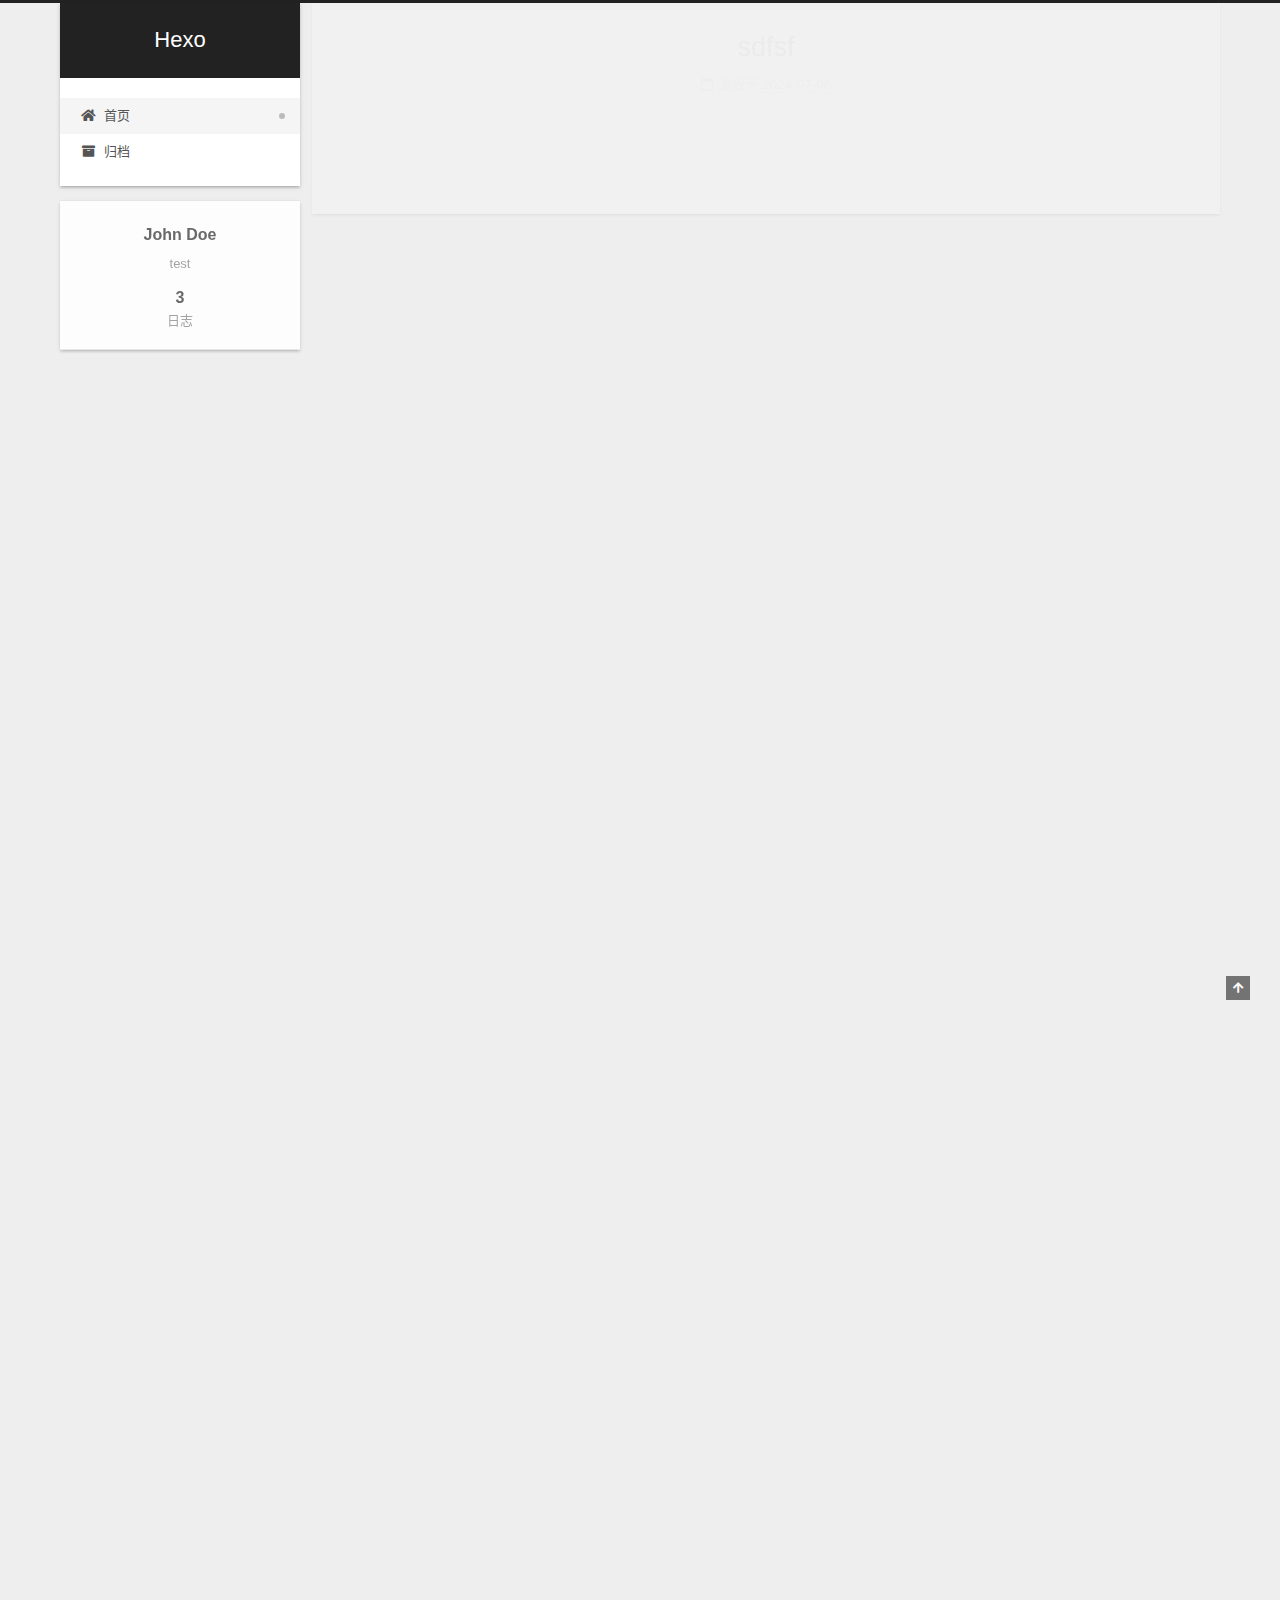
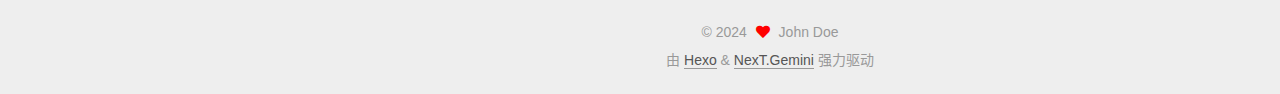
==== index.html @ 25944e7b "Site updated: 2024-07-06 02:31:34" ====
<!DOCTYPE html>
<html lang="zh-CN">
<head>
  <meta charset="UTF-8">
<meta name="viewport" content="width=device-width, initial-scale=1, maximum-scale=2">
<meta name="theme-color" content="#222">
<meta name="generator" content="Hexo 7.3.0">
  <link rel="apple-touch-icon" sizes="180x180" href="/images/apple-touch-icon-next.png">
  <link rel="icon" type="image/png" sizes="32x32" href="/images/favicon-32x32-next.png">
  <link rel="icon" type="image/png" sizes="16x16" href="/images/favicon-16x16-next.png">
  <link rel="mask-icon" href="/images/logo.svg" color="#222">

<link rel="stylesheet" href="/css/main.css">


<link rel="stylesheet" href="/lib/font-awesome/css/all.min.css">

<script id="hexo-configurations">
    var NexT = window.NexT || {};
    var CONFIG = {"hostname":"example.com","root":"/","scheme":"Gemini","version":"7.8.0","exturl":false,"sidebar":{"position":"left","display":"post","padding":18,"offset":12,"onmobile":false},"copycode":{"enable":false,"show_result":false,"style":null},"back2top":{"enable":true,"sidebar":false,"scrollpercent":false},"bookmark":{"enable":false,"color":"#222","save":"auto"},"fancybox":false,"mediumzoom":false,"lazyload":false,"pangu":false,"comments":{"style":"tabs","active":null,"storage":true,"lazyload":false,"nav":null},"algolia":{"hits":{"per_page":10},"labels":{"input_placeholder":"Search for Posts","hits_empty":"We didn't find any results for the search: ${query}","hits_stats":"${hits} results found in ${time} ms"}},"localsearch":{"enable":false,"trigger":"auto","top_n_per_article":1,"unescape":false,"preload":false},"motion":{"enable":true,"async":false,"transition":{"post_block":"fadeIn","post_header":"slideDownIn","post_body":"slideDownIn","coll_header":"slideLeftIn","sidebar":"slideUpIn"}}};
  </script>

  <meta name="description" content="test">
<meta property="og:type" content="website">
<meta property="og:title" content="Hexo">
<meta property="og:url" content="http://example.com/index.html">
<meta property="og:site_name" content="Hexo">
<meta property="og:description" content="test">
<meta property="og:locale" content="zh_CN">
<meta property="article:author" content="John Doe">
<meta name="twitter:card" content="summary">

<link rel="canonical" href="http://example.com/">


<script id="page-configurations">
  // https://hexo.io/docs/variables.html
  CONFIG.page = {
    sidebar: "",
    isHome : true,
    isPost : false,
    lang   : 'zh-CN'
  };
</script>

  <title>Hexo</title>
  






  <noscript>
  <style>
  .use-motion .brand,
  .use-motion .menu-item,
  .sidebar-inner,
  .use-motion .post-block,
  .use-motion .pagination,
  .use-motion .comments,
  .use-motion .post-header,
  .use-motion .post-body,
  .use-motion .collection-header { opacity: initial; }

  .use-motion .site-title,
  .use-motion .site-subtitle {
    opacity: initial;
    top: initial;
  }

  .use-motion .logo-line-before i { left: initial; }
  .use-motion .logo-line-after i { right: initial; }
  </style>
</noscript>

</head>

<body itemscope itemtype="http://schema.org/WebPage">
  <div class="container use-motion">
    <div class="headband"></div>

    <header class="header" itemscope itemtype="http://schema.org/WPHeader">
      <div class="header-inner"><div class="site-brand-container">
  <div class="site-nav-toggle">
    <div class="toggle" aria-label="切换导航栏">
      <span class="toggle-line toggle-line-first"></span>
      <span class="toggle-line toggle-line-middle"></span>
      <span class="toggle-line toggle-line-last"></span>
    </div>
  </div>

  <div class="site-meta">

    <a href="/" class="brand" rel="start">
      <span class="logo-line-before"><i></i></span>
      <h1 class="site-title">Hexo</h1>
      <span class="logo-line-after"><i></i></span>
    </a>
  </div>

  <div class="site-nav-right">
    <div class="toggle popup-trigger">
    </div>
  </div>
</div>




<nav class="site-nav">
  <ul id="menu" class="main-menu menu">
        <li class="menu-item menu-item-home">

    <a href="/" rel="section"><i class="fa fa-home fa-fw"></i>首页</a>

  </li>
        <li class="menu-item menu-item-archives">

    <a href="/archives/" rel="section"><i class="fa fa-archive fa-fw"></i>归档</a>

  </li>
  </ul>
</nav>




</div>
    </header>

    
  <div class="back-to-top">
    <i class="fa fa-arrow-up"></i>
    <span>0%</span>
  </div>


    <main class="main">
      <div class="main-inner">
        <div class="content-wrap">
          

          <div class="content index posts-expand">
            
      
  
  
  <article itemscope itemtype="http://schema.org/Article" class="post-block" lang="zh-CN">
    <link itemprop="mainEntityOfPage" href="http://example.com/2024/07/06/sdfsf/">

    <span hidden itemprop="author" itemscope itemtype="http://schema.org/Person">
      <meta itemprop="image" content="/images/avatar.gif">
      <meta itemprop="name" content="John Doe">
      <meta itemprop="description" content="test">
    </span>

    <span hidden itemprop="publisher" itemscope itemtype="http://schema.org/Organization">
      <meta itemprop="name" content="Hexo">
    </span>
      <header class="post-header">
        <h2 class="post-title" itemprop="name headline">
          
            <a href="/2024/07/06/sdfsf/" class="post-title-link" itemprop="url">sdfsf</a>
        </h2>

        <div class="post-meta">
            <span class="post-meta-item">
              <span class="post-meta-item-icon">
                <i class="far fa-calendar"></i>
              </span>
              <span class="post-meta-item-text">发表于</span>

              <time title="创建时间：2024-07-06 00:46:09" itemprop="dateCreated datePublished" datetime="2024-07-06T00:46:09+08:00">2024-07-06</time>
            </span>

          

        </div>
      </header>

    
    
    
    <div class="post-body" itemprop="articleBody">

      
          
      
    </div>

    
    
    
      <footer class="post-footer">
        <div class="post-eof"></div>
      </footer>
  </article>
  
  
  

      
  
  
  <article itemscope itemtype="http://schema.org/Article" class="post-block" lang="zh-CN">
    <link itemprop="mainEntityOfPage" href="http://example.com/2024/07/06/sdf/">

    <span hidden itemprop="author" itemscope itemtype="http://schema.org/Person">
      <meta itemprop="image" content="/images/avatar.gif">
      <meta itemprop="name" content="John Doe">
      <meta itemprop="description" content="test">
    </span>

    <span hidden itemprop="publisher" itemscope itemtype="http://schema.org/Organization">
      <meta itemprop="name" content="Hexo">
    </span>
      <header class="post-header">
        <h2 class="post-title" itemprop="name headline">
          
            <a href="/2024/07/06/sdf/" class="post-title-link" itemprop="url">sdf</a>
        </h2>

        <div class="post-meta">
            <span class="post-meta-item">
              <span class="post-meta-item-icon">
                <i class="far fa-calendar"></i>
              </span>
              <span class="post-meta-item-text">发表于</span>

              <time title="创建时间：2024-07-06 00:42:40" itemprop="dateCreated datePublished" datetime="2024-07-06T00:42:40+08:00">2024-07-06</time>
            </span>

          

        </div>
      </header>

    
    
    
    <div class="post-body" itemprop="articleBody">

      
          
      
    </div>

    
    
    
      <footer class="post-footer">
        <div class="post-eof"></div>
      </footer>
  </article>
  
  
  

      
  
  
  <article itemscope itemtype="http://schema.org/Article" class="post-block" lang="zh-CN">
    <link itemprop="mainEntityOfPage" href="http://example.com/2024/07/05/hello-world/">

    <span hidden itemprop="author" itemscope itemtype="http://schema.org/Person">
      <meta itemprop="image" content="/images/avatar.gif">
      <meta itemprop="name" content="John Doe">
      <meta itemprop="description" content="test">
    </span>

    <span hidden itemprop="publisher" itemscope itemtype="http://schema.org/Organization">
      <meta itemprop="name" content="Hexo">
    </span>
      <header class="post-header">
        <h2 class="post-title" itemprop="name headline">
          
            <a href="/2024/07/05/hello-world/" class="post-title-link" itemprop="url">Hello World</a>
        </h2>

        <div class="post-meta">
            <span class="post-meta-item">
              <span class="post-meta-item-icon">
                <i class="far fa-calendar"></i>
              </span>
              <span class="post-meta-item-text">发表于</span>

              <time title="创建时间：2024-07-05 15:44:45" itemprop="dateCreated datePublished" datetime="2024-07-05T15:44:45+08:00">2024-07-05</time>
            </span>
              <span class="post-meta-item">
                <span class="post-meta-item-icon">
                  <i class="far fa-calendar-check"></i>
                </span>
                <span class="post-meta-item-text">更新于</span>
                <time title="修改时间：2024-07-06 02:31:21" itemprop="dateModified" datetime="2024-07-06T02:31:21+08:00">2024-07-06</time>
              </span>

          

        </div>
      </header>

    
    
    
    <div class="post-body" itemprop="articleBody">

      
          <p>Welcome to <a target="_blank" rel="noopener" href="https://hexo.io/">Hexo</a>! This is your very first post. Check <a target="_blank" rel="noopener" href="https://hexo.io/docs/">documentation</a> for more info. If you get any problems when using Hexo, you can find the answer in <a target="_blank" rel="noopener" href="https://hexo.io/docs/troubleshooting.html">troubleshooting</a> or you can ask me on <a target="_blank" rel="noopener" href="https://github.com/hexojs/hexo/issues">GitHub</a>.</p>
<h2 id="Quick-Start"><a href="#Quick-Start" class="headerlink" title="Quick Start"></a>Quick Start</h2><h3 id="Create-a-new-post"><a href="#Create-a-new-post" class="headerlink" title="Create a new post"></a>Create a new post</h3><figure class="highlight bash"><table><tr><td class="gutter"><pre><span class="line">1</span><br></pre></td><td class="code"><pre><span class="line">$ hexo new <span class="string">&quot;My New Post&quot;</span></span><br></pre></td></tr></table></figure>
<p>More info: <a target="_blank" rel="noopener" href="https://hexo.io/docs/writing.html">Writing</a></p>
<h3 id="Run-server"><a href="#Run-server" class="headerlink" title="Run server"></a>Run server</h3><figure class="highlight bash"><table><tr><td class="gutter"><pre><span class="line">1</span><br></pre></td><td class="code"><pre><span class="line">$ hexo server</span><br></pre></td></tr></table></figure>

<p>More info: <a target="_blank" rel="noopener" href="https://hexo.io/docs/server.html">Server</a></p>
<h3 id="Generate-static-files"><a href="#Generate-static-files" class="headerlink" title="Generate static files"></a>Generate static files</h3><figure class="highlight bash"><table><tr><td class="gutter"><pre><span class="line">1</span><br></pre></td><td class="code"><pre><span class="line">$ hexo generate</span><br></pre></td></tr></table></figure>

<p>More info: <a target="_blank" rel="noopener" href="https://hexo.io/docs/generating.html">Generating</a></p>
<h3 id="Deploy-to-remote-sites"><a href="#Deploy-to-remote-sites" class="headerlink" title="Deploy to remote sites"></a>Deploy to remote sites</h3><figure class="highlight bash"><table><tr><td class="gutter"><pre><span class="line">1</span><br></pre></td><td class="code"><pre><span class="line">$ hexo deploy</span><br></pre></td></tr></table></figure>

<p>More info: <a target="_blank" rel="noopener" href="https://hexo.io/docs/one-command-deployment.html">Deployment</a></p>
<p><img src="/.com//image-20240706001730725.png" alt="image-20240706001730725"></p>

      
    </div>

    
    
    
      <footer class="post-footer">
        <div class="post-eof"></div>
      </footer>
  </article>
  
  
  


  



          </div>
          

<script>
  window.addEventListener('tabs:register', () => {
    let { activeClass } = CONFIG.comments;
    if (CONFIG.comments.storage) {
      activeClass = localStorage.getItem('comments_active') || activeClass;
    }
    if (activeClass) {
      let activeTab = document.querySelector(`a[href="#comment-${activeClass}"]`);
      if (activeTab) {
        activeTab.click();
      }
    }
  });
  if (CONFIG.comments.storage) {
    window.addEventListener('tabs:click', event => {
      if (!event.target.matches('.tabs-comment .tab-content .tab-pane')) return;
      let commentClass = event.target.classList[1];
      localStorage.setItem('comments_active', commentClass);
    });
  }
</script>

        </div>
          
  
  <div class="toggle sidebar-toggle">
    <span class="toggle-line toggle-line-first"></span>
    <span class="toggle-line toggle-line-middle"></span>
    <span class="toggle-line toggle-line-last"></span>
  </div>

  <aside class="sidebar">
    <div class="sidebar-inner">

      <ul class="sidebar-nav motion-element">
        <li class="sidebar-nav-toc">
          文章目录
        </li>
        <li class="sidebar-nav-overview">
          站点概览
        </li>
      </ul>

      <!--noindex-->
      <div class="post-toc-wrap sidebar-panel">
      </div>
      <!--/noindex-->

      <div class="site-overview-wrap sidebar-panel">
        <div class="site-author motion-element" itemprop="author" itemscope itemtype="http://schema.org/Person">
  <p class="site-author-name" itemprop="name">John Doe</p>
  <div class="site-description" itemprop="description">test</div>
</div>
<div class="site-state-wrap motion-element">
  <nav class="site-state">
      <div class="site-state-item site-state-posts">
          <a href="/archives/">
        
          <span class="site-state-item-count">3</span>
          <span class="site-state-item-name">日志</span>
        </a>
      </div>
  </nav>
</div>



      </div>

    </div>
  </aside>
  <div id="sidebar-dimmer"></div>


      </div>
    </main>

    <footer class="footer">
      <div class="footer-inner">
        

        

<div class="copyright">
  
  &copy; 
  <span itemprop="copyrightYear">2024</span>
  <span class="with-love">
    <i class="fa fa-heart"></i>
  </span>
  <span class="author" itemprop="copyrightHolder">John Doe</span>
</div>
  <div class="powered-by">由 <a href="https://hexo.io/" class="theme-link" rel="noopener" target="_blank">Hexo</a> & <a href="https://theme-next.org/" class="theme-link" rel="noopener" target="_blank">NexT.Gemini</a> 强力驱动
  </div>

        








      </div>
    </footer>
  </div>

  
  <script src="/lib/anime.min.js"></script>
  <script src="/lib/velocity/velocity.min.js"></script>
  <script src="/lib/velocity/velocity.ui.min.js"></script>

<script src="/js/utils.js"></script>

<script src="/js/motion.js"></script>


<script src="/js/schemes/pisces.js"></script>


<script src="/js/next-boot.js"></script>




  















  

  

</body>
</html>
---- css/main.css ----
:root {
  --body-bg-color: #eee;
  --content-bg-color: #fff;
  --card-bg-color: #f5f5f5;
  --text-color: #555;
  --blockquote-color: #666;
  --link-color: #555;
  --link-hover-color: #222;
  --brand-color: #fff;
  --brand-hover-color: #fff;
  --table-row-odd-bg-color: #f9f9f9;
  --table-row-hover-bg-color: #f5f5f5;
  --menu-item-bg-color: #f5f5f5;
  --btn-default-bg: #fff;
  --btn-default-color: #555;
  --btn-default-border-color: #555;
  --btn-default-hover-bg: #222;
  --btn-default-hover-color: #fff;
  --btn-default-hover-border-color: #222;
}
html {
  line-height: 1.15; /* 1 */
  -webkit-text-size-adjust: 100%; /* 2 */
}
body {
  margin: 0;
}
main {
  display: block;
}
h1 {
  font-size: 2em;
  margin: 0.67em 0;
}
hr {
  box-sizing: content-box; /* 1 */
  height: 0; /* 1 */
  overflow: visible; /* 2 */
}
pre {
  font-family: monospace, monospace; /* 1 */
  font-size: 1em; /* 2 */
}
a {
  background: transparent;
}
abbr[title] {
  border-bottom: none; /* 1 */
  text-decoration: underline; /* 2 */
  text-decoration: underline dotted; /* 2 */
}
b,
strong {
  font-weight: bolder;
}
code,
kbd,
samp {
  font-family: monospace, monospace; /* 1 */
  font-size: 1em; /* 2 */
}
small {
  font-size: 80%;
}
sub,
sup {
  font-size: 75%;
  line-height: 0;
  position: relative;
  vertical-align: baseline;
}
sub {
  bottom: -0.25em;
}
sup {
  top: -0.5em;
}
img {
  border-style: none;
}
button,
input,
optgroup,
select,
textarea {
  font-family: inherit; /* 1 */
  font-size: 100%; /* 1 */
  line-height: 1.15; /* 1 */
  margin: 0; /* 2 */
}
button,
input {
/* 1 */
  overflow: visible;
}
button,
select {
/* 1 */
  text-transform: none;
}
button,
[type='button'],
[type='reset'],
[type='submit'] {
  -webkit-appearance: button;
}
button::-moz-focus-inner,
[type='button']::-moz-focus-inner,
[type='reset']::-moz-focus-inner,
[type='submit']::-moz-focus-inner {
  border-style: none;
  padding: 0;
}
button:-moz-focusring,
[type='button']:-moz-focusring,
[type='reset']:-moz-focusring,
[type='submit']:-moz-focusring {
  outline: 1px dotted ButtonText;
}
fieldset {
  padding: 0.35em 0.75em 0.625em;
}
legend {
  box-sizing: border-box; /* 1 */
  color: inherit; /* 2 */
  display: table; /* 1 */
  max-width: 100%; /* 1 */
  padding: 0; /* 3 */
  white-space: normal; /* 1 */
}
progress {
  vertical-align: baseline;
}
textarea {
  overflow: auto;
}
[type='checkbox'],
[type='radio'] {
  box-sizing: border-box; /* 1 */
  padding: 0; /* 2 */
}
[type='number']::-webkit-inner-spin-button,
[type='number']::-webkit-outer-spin-button {
  height: auto;
}
[type='search'] {
  outline-offset: -2px; /* 2 */
  -webkit-appearance: textfield; /* 1 */
}
[type='search']::-webkit-search-decoration {
  -webkit-appearance: none;
}
::-webkit-file-upload-button {
  font: inherit; /* 2 */
  -webkit-appearance: button; /* 1 */
}
details {
  display: block;
}
summary {
  display: list-item;
}
template {
  display: none;
}
[hidden] {
  display: none;
}
::selection {
  background: #262a30;
  color: #eee;
}
html,
body {
  height: 100%;
}
body {
  background: var(--body-bg-color);
  color: var(--text-color);
  font-family: 'Lato', "PingFang SC", "Microsoft YaHei", sans-serif;
  font-size: 1em;
  line-height: 2;
}
@media (max-width: 991px) {
  body {
    padding-left: 0 !important;
    padding-right: 0 !important;
  }
}
h1,
h2,
h3,
h4,
h5,
h6 {
  font-family: 'Lato', "PingFang SC", "Microsoft YaHei", sans-serif;
  font-weight: bold;
  line-height: 1.5;
  margin: 20px 0 15px;
}
h1 {
  font-size: 1.5em;
}
h2 {
  font-size: 1.375em;
}
h3 {
  font-size: 1.25em;
}
h4 {
  font-size: 1.125em;
}
h5 {
  font-size: 1em;
}
h6 {
  font-size: 0.875em;
}
p {
  margin: 0 0 20px 0;
}
a,
span.exturl {
  border-bottom: 1px solid #999;
  color: var(--link-color);
  outline: 0;
  text-decoration: none;
  overflow-wrap: break-word;
  word-wrap: break-word;
  cursor: pointer;
}
a:hover,
span.exturl:hover {
  border-bottom-color: var(--link-hover-color);
  color: var(--link-hover-color);
}
iframe,
img,
video {
  display: block;
  margin-left: auto;
  margin-right: auto;
  max-width: 100%;
}
hr {
  background-image: repeating-linear-gradient(-45deg, #ddd, #ddd 4px, transparent 4px, transparent 8px);
  border: 0;
  height: 3px;
  margin: 40px 0;
}
blockquote {
  border-left: 4px solid #ddd;
  color: var(--blockquote-color);
  margin: 0;
  padding: 0 15px;
}
blockquote cite::before {
  content: '-';
  padding: 0 5px;
}
dt {
  font-weight: bold;
}
dd {
  margin: 0;
  padding: 0;
}
kbd {
  background-color: #f5f5f5;
  background-image: linear-gradient(#eee, #fff, #eee);
  border: 1px solid #ccc;
  border-radius: 0.2em;
  box-shadow: 0.1em 0.1em 0.2em rgba(0,0,0,0.1);
  color: #555;
  font-family: inherit;
  padding: 0.1em 0.3em;
  white-space: nowrap;
}
.table-container {
  overflow: auto;
}
table {
  border-collapse: collapse;
  border-spacing: 0;
  font-size: 0.875em;
  margin: 0 0 20px 0;
  width: 100%;
}
tbody tr:nth-of-type(odd) {
  background: var(--table-row-odd-bg-color);
}
tbody tr:hover {
  background: var(--table-row-hover-bg-color);
}
caption,
th,
td {
  font-weight: normal;
  padding: 8px;
  vertical-align: middle;
}
th,
td {
  border: 1px solid #ddd;
  border-bottom: 3px solid #ddd;
}
th {
  font-weight: 700;
  padding-bottom: 10px;
}
td {
  border-bottom-width: 1px;
}
.btn {
  background: var(--btn-default-bg);
  border: 2px solid var(--btn-default-border-color);
  border-radius: 2px;
  color: var(--btn-default-color);
  display: inline-block;
  font-size: 0.875em;
  line-height: 2;
  padding: 0 20px;
  text-decoration: none;
  transition-property: background-color;
  transition-delay: 0s;
  transition-duration: 0.2s;
  transition-timing-function: ease-in-out;
}
.btn:hover {
  background: var(--btn-default-hover-bg);
  border-color: var(--btn-default-hover-border-color);
  color: var(--btn-default-hover-color);
}
.btn + .btn {
  margin: 0 0 8px 8px;
}
.btn .fa-fw {
  text-align: left;
  width: 1.285714285714286em;
}
.toggle {
  line-height: 0;
}
.toggle .toggle-line {
  background: #fff;
  display: inline-block;
  height: 2px;
  left: 0;
  position: relative;
  top: 0;
  transition: all 0.4s;
  vertical-align: top;
  width: 100%;
}
.toggle .toggle-line:not(:first-child) {
  margin-top: 3px;
}
.toggle.toggle-arrow .toggle-line-first {
  left: 50%;
  top: 2px;
  transform: rotate(45deg);
  width: 50%;
}
.toggle.toggle-arrow .toggle-line-middle {
  left: 2px;
  width: 90%;
}
.toggle.toggle-arrow .toggle-line-last {
  left: 50%;
  top: -2px;
  transform: rotate(-45deg);
  width: 50%;
}
.toggle.toggle-close .toggle-line-first {
  transform: rotate(-45deg);
  top: 5px;
}
.toggle.toggle-close .toggle-line-middle {
  opacity: 0;
}
.toggle.toggle-close .toggle-line-last {
  transform: rotate(45deg);
  top: -5px;
}
.highlight,
pre {
  background: #f7f7f7;
  color: #4d4d4c;
  line-height: 1.6;
  margin: 0 auto 20px;
}
pre,
code {
  font-family: consolas, Menlo, monospace, "PingFang SC", "Microsoft YaHei";
}
code {
  background: #eee;
  border-radius: 3px;
  color: #555;
  padding: 2px 4px;
  overflow-wrap: break-word;
  word-wrap: break-word;
}
.highlight *::selection {
  background: #d6d6d6;
}
.highlight pre {
  border: 0;
  margin: 0;
  padding: 10px 0;
}
.highlight table {
  border: 0;
  margin: 0;
  width: auto;
}
.highlight td {
  border: 0;
  padding: 0;
}
.highlight figcaption {
  background: #eff2f3;
  color: #4d4d4c;
  display: flex;
  font-size: 0.875em;
  justify-content: space-between;
  line-height: 1.2;
  padding: 0.5em;
}
.highlight figcaption a {
  color: #4d4d4c;
}
.highlight figcaption a:hover {
  border-bottom-color: #4d4d4c;
}
.highlight .gutter {
  -moz-user-select: none;
  -ms-user-select: none;
  -webkit-user-select: none;
  user-select: none;
}
.highlight .gutter pre {
  background: #eff2f3;
  color: #869194;
  padding-left: 10px;
  padding-right: 10px;
  text-align: right;
}
.highlight .code pre {
  background: #f7f7f7;
  padding-left: 10px;
  width: 100%;
}
.gist table {
  width: auto;
}
.gist table td {
  border: 0;
}
pre {
  overflow: auto;
  padding: 10px;
}
pre code {
  background: none;
  color: #4d4d4c;
  font-size: 0.875em;
  padding: 0;
  text-shadow: none;
}
pre .deletion {
  background: #fdd;
}
pre .addition {
  background: #dfd;
}
pre .meta {
  color: #eab700;
  -moz-user-select: none;
  -ms-user-select: none;
  -webkit-user-select: none;
  user-select: none;
}
pre .comment {
  color: #8e908c;
}
pre .variable,
pre .attribute,
pre .tag,
pre .name,
pre .regexp,
pre .ruby .constant,
pre .xml .tag .title,
pre .xml .pi,
pre .xml .doctype,
pre .html .doctype,
pre .css .id,
pre .css .class,
pre .css .pseudo {
  color: #c82829;
}
pre .number,
pre .preprocessor,
pre .built_in,
pre .builtin-name,
pre .literal,
pre .params,
pre .constant,
pre .command {
  color: #f5871f;
}
pre .ruby .class .title,
pre .css .rules .attribute,
pre .string,
pre .symbol,
pre .value,
pre .inheritance,
pre .header,
pre .ruby .symbol,
pre .xml .cdata,
pre .special,
pre .formula {
  color: #718c00;
}
pre .title,
pre .css .hexcolor {
  color: #3e999f;
}
pre .function,
pre .python .decorator,
pre .python .title,
pre .ruby .function .title,
pre .ruby .title .keyword,
pre .perl .sub,
pre .javascript .title,
pre .coffeescript .title {
  color: #4271ae;
}
pre .keyword,
pre .javascript .function {
  color: #8959a8;
}
.blockquote-center {
  border-left: none;
  margin: 40px 0;
  padding: 0;
  position: relative;
  text-align: center;
}
.blockquote-center .fa {
  display: block;
  opacity: 0.6;
  position: absolute;
  width: 100%;
}
.blockquote-center .fa-quote-left {
  border-top: 1px solid #ccc;
  text-align: left;
  top: -20px;
}
.blockquote-center .fa-quote-right {
  border-bottom: 1px solid #ccc;
  text-align: right;
  bottom: -20px;
}
.blockquote-center p,
.blockquote-center div {
  text-align: center;
}
.post-body .group-picture img {
  margin: 0 auto;
  padding: 0 3px;
}
.group-picture-row {
  margin-bottom: 6px;
  overflow: hidden;
}
.group-picture-column {
  float: left;
  margin-bottom: 10px;
}
.post-body .label {
  color: #555;
  display: inline;
  padding: 0 2px;
}
.post-body .label.default {
  background: #f0f0f0;
}
.post-body .label.primary {
  background: #efe6f7;
}
.post-body .label.info {
  background: #e5f2f8;
}
.post-body .label.success {
  background: #e7f4e9;
}
.post-body .label.warning {
  background: #fcf6e1;
}
.post-body .label.danger {
  background: #fae8eb;
}
.post-body .tabs {
  margin-bottom: 20px;
}
.post-body .tabs,
.tabs-comment {
  display: block;
  padding-top: 10px;
  position: relative;
}
.post-body .tabs ul.nav-tabs,
.tabs-comment ul.nav-tabs {
  display: flex;
  flex-wrap: wrap;
  margin: 0;
  margin-bottom: -1px;
  padding: 0;
}
@media (max-width: 413px) {
  .post-body .tabs ul.nav-tabs,
  .tabs-comment ul.nav-tabs {
    display: block;
    margin-bottom: 5px;
  }
}
.post-body .tabs ul.nav-tabs li.tab,
.tabs-comment ul.nav-tabs li.tab {
  border-bottom: 1px solid #ddd;
  border-left: 1px solid transparent;
  border-right: 1px solid transparent;
  border-top: 3px solid transparent;
  flex-grow: 1;
  list-style-type: none;
  border-radius: 0 0 0 0;
}
@media (max-width: 413px) {
  .post-body .tabs ul.nav-tabs li.tab,
  .tabs-comment ul.nav-tabs li.tab {
    border-bottom: 1px solid transparent;
    border-left: 3px solid transparent;
    border-right: 1px solid transparent;
    border-top: 1px solid transparent;
  }
}
@media (max-width: 413px) {
  .post-body .tabs ul.nav-tabs li.tab,
  .tabs-comment ul.nav-tabs li.tab {
    border-radius: 0;
  }
}
.post-body .tabs ul.nav-tabs li.tab a,
.tabs-comment ul.nav-tabs li.tab a {
  border-bottom: initial;
  display: block;
  line-height: 1.8;
  outline: 0;
  padding: 0.25em 0.75em;
  text-align: center;
  transition-delay: 0s;
  transition-duration: 0.2s;
  transition-timing-function: ease-out;
}
.post-body .tabs ul.nav-tabs li.tab a i,
.tabs-comment ul.nav-tabs li.tab a i {
  width: 1.285714285714286em;
}
.post-body .tabs ul.nav-tabs li.tab.active,
.tabs-comment ul.nav-tabs li.tab.active {
  border-bottom: 1px solid transparent;
  border-left: 1px solid #ddd;
  border-right: 1px solid #ddd;
  border-top: 3px solid #fc6423;
}
@media (max-width: 413px) {
  .post-body .tabs ul.nav-tabs li.tab.active,
  .tabs-comment ul.nav-tabs li.tab.active {
    border-bottom: 1px solid #ddd;
    border-left: 3px solid #fc6423;
    border-right: 1px solid #ddd;
    border-top: 1px solid #ddd;
  }
}
.post-body .tabs ul.nav-tabs li.tab.active a,
.tabs-comment ul.nav-tabs li.tab.active a {
  color: var(--link-color);
  cursor: default;
}
.post-body .tabs .tab-content .tab-pane,
.tabs-comment .tab-content .tab-pane {
  border: 1px solid #ddd;
  border-top: 0;
  padding: 20px 20px 0 20px;
  border-radius: 0;
}
.post-body .tabs .tab-content .tab-pane:not(.active),
.tabs-comment .tab-content .tab-pane:not(.active) {
  display: none;
}
.post-body .tabs .tab-content .tab-pane.active,
.tabs-comment .tab-content .tab-pane.active {
  display: block;
}
.post-body .tabs .tab-content .tab-pane.active:nth-of-type(1),
.tabs-comment .tab-content .tab-pane.active:nth-of-type(1) {
  border-radius: 0 0 0 0;
}
@media (max-width: 413px) {
  .post-body .tabs .tab-content .tab-pane.active:nth-of-type(1),
  .tabs-comment .tab-content .tab-pane.active:nth-of-type(1) {
    border-radius: 0;
  }
}
.post-body .note {
  border-radius: 3px;
  margin-bottom: 20px;
  padding: 1em;
  position: relative;
  border: 1px solid #eee;
  border-left-width: 5px;
}
.post-body .note h2,
.post-body .note h3,
.post-body .note h4,
.post-body .note h5,
.post-body .note h6 {
  margin-top: 0;
  border-bottom: initial;
  margin-bottom: 0;
  padding-top: 0;
}
.post-body .note p:first-child,
.post-body .note ul:first-child,
.post-body .note ol:first-child,
.post-body .note table:first-child,
.post-body .note pre:first-child,
.post-body .note blockquote:first-child,
.post-body .note img:first-child {
  margin-top: 0;
}
.post-body .note p:last-child,
.post-body .note ul:last-child,
.post-body .note ol:last-child,
.post-body .note table:last-child,
.post-body .note pre:last-child,
.post-body .note blockquote:last-child,
.post-body .note img:last-child {
  margin-bottom: 0;
}
.post-body .note.default {
  border-left-color: #777;
}
.post-body .note.default h2,
.post-body .note.default h3,
.post-body .note.default h4,
.post-body .note.default h5,
.post-body .note.default h6 {
  color: #777;
}
.post-body .note.primary {
  border-left-color: #6f42c1;
}
.post-body .note.primary h2,
.post-body .note.primary h3,
.post-body .note.primary h4,
.post-body .note.primary h5,
.post-body .note.primary h6 {
  color: #6f42c1;
}
.post-body .note.info {
  border-left-color: #428bca;
}
.post-body .note.info h2,
.post-body .note.info h3,
.post-body .note.info h4,
.post-body .note.info h5,
.post-body .note.info h6 {
  color: #428bca;
}
.post-body .note.success {
  border-left-color: #5cb85c;
}
.post-body .note.success h2,
.post-body .note.success h3,
.post-body .note.success h4,
.post-body .note.success h5,
.post-body .note.success h6 {
  color: #5cb85c;
}
.post-body .note.warning {
  border-left-color: #f0ad4e;
}
.post-body .note.warning h2,
.post-body .note.warning h3,
.post-body .note.warning h4,
.post-body .note.warning h5,
.post-body .note.warning h6 {
  color: #f0ad4e;
}
.post-body .note.danger {
  border-left-color: #d9534f;
}
.post-body .note.danger h2,
.post-body .note.danger h3,
.post-body .note.danger h4,
.post-body .note.danger h5,
.post-body .note.danger h6 {
  color: #d9534f;
}
.pagination .prev,
.pagination .next,
.pagination .page-number,
.pagination .space {
  display: inline-block;
  margin: 0 10px;
  padding: 0 11px;
  position: relative;
  top: -1px;
}
@media (max-width: 767px) {
  .pagination .prev,
  .pagination .next,
  .pagination .page-number,
  .pagination .space {
    margin: 0 5px;
  }
}
.pagination {
  border-top: 1px solid #eee;
  margin: 120px 0 0;
  text-align: center;
}
.pagination .prev,
.pagination .next,
.pagination .page-number {
  border-bottom: 0;
  border-top: 1px solid #eee;
  transition-property: border-color;
  transition-delay: 0s;
  transition-duration: 0.2s;
  transition-timing-function: ease-in-out;
}
.pagination .prev:hover,
.pagination .next:hover,
.pagination .page-number:hover {
  border-top-color: #222;
}
.pagination .space {
  margin: 0;
  padding: 0;
}
.pagination .prev {
  margin-left: 0;
}
.pagination .next {
  margin-right: 0;
}
.pagination .page-number.current {
  background: #ccc;
  border-top-color: #ccc;
  color: #fff;
}
@media (max-width: 767px) {
  .pagination {
    border-top: none;
  }
  .pagination .prev,
  .pagination .next,
  .pagination .page-number {
    border-bottom: 1px solid #eee;
    border-top: 0;
    margin-bottom: 10px;
    padding: 0 10px;
  }
  .pagination .prev:hover,
  .pagination .next:hover,
  .pagination .page-number:hover {
    border-bottom-color: #222;
  }
}
.comments {
  margin-top: 60px;
  overflow: hidden;
}
.comment-button-group {
  display: flex;
  flex-wrap: wrap-reverse;
  justify-content: center;
  margin: 1em 0;
}
.comment-button-group .comment-button {
  margin: 0.1em 0.2em;
}
.comment-button-group .comment-button.active {
  background: var(--btn-default-hover-bg);
  border-color: var(--btn-default-hover-border-color);
  color: var(--btn-default-hover-color);
}
.comment-position {
  display: none;
}
.comment-position.active {
  display: block;
}
.tabs-comment {
  background: var(--content-bg-color);
  margin-top: 4em;
  padding-top: 0;
}
.tabs-comment .comments {
  border: 0;
  box-shadow: none;
  margin-top: 0;
  padding-top: 0;
}
.container {
  min-height: 100%;
  position: relative;
}
.main-inner {
  margin: 0 auto;
  width: calc(100% - 20px);
}
@media (min-width: 1200px) {
  .main-inner {
    width: 1160px;
  }
}
@media (min-width: 1600px) {
  .main-inner {
    width: 73%;
  }
}
@media (max-width: 767px) {
  .content-wrap {
    padding: 0 20px;
  }
}
.header {
  background: transparent;
}
.header-inner {
  margin: 0 auto;
  width: calc(100% - 20px);
}
@media (min-width: 1200px) {
  .header-inner {
    width: 1160px;
  }
}
@media (min-width: 1600px) {
  .header-inner {
    width: 73%;
  }
}
.site-brand-container {
  display: flex;
  flex-shrink: 0;
  padding: 0 10px;
}
.headband {
  background: #222;
  height: 3px;
}
.site-meta {
  flex-grow: 1;
  text-align: center;
}
@media (max-width: 767px) {
  .site-meta {
    text-align: center;
  }
}
.brand {
  border-bottom: none;
  color: var(--brand-color);
  display: inline-block;
  line-height: 1.375em;
  padding: 0 40px;
  position: relative;
}
.brand:hover {
  color: var(--brand-hover-color);
}
.site-title {
  font-family: 'Lato', "PingFang SC", "Microsoft YaHei", sans-serif;
  font-size: 1.375em;
  font-weight: normal;
  margin: 0;
}
.site-subtitle {
  color: #ddd;
  font-size: 0.8125em;
  margin: 10px 0;
}
.use-motion .brand {
  opacity: 0;
}
.use-motion .site-title,
.use-motion .site-subtitle,
.use-motion .custom-logo-image {
  opacity: 0;
  position: relative;
  top: -10px;
}
.site-nav-toggle,
.site-nav-right {
  display: none;
}
@media (max-width: 767px) {
  .site-nav-toggle,
  .site-nav-right {
    display: flex;
    flex-direction: column;
    justify-content: center;
  }
}
.site-nav-toggle .toggle,
.site-nav-right .toggle {
  color: var(--text-color);
  padding: 10px;
  width: 22px;
}
.site-nav-toggle .toggle .toggle-line,
.site-nav-right .toggle .toggle-line {
  background: var(--text-color);
  border-radius: 1px;
}
.site-nav {
  display: block;
}
@media (max-width: 767px) {
  .site-nav {
    clear: both;
    display: none;
  }
}
.site-nav.site-nav-on {
  display: block;
}
.menu {
  margin-top: 20px;
  padding-left: 0;
  text-align: center;
}
.menu-item {
  display: inline-block;
  list-style: none;
  margin: 0 10px;
}
@media (max-width: 767px) {
  .menu-item {
    display: block;
    margin-top: 10px;
  }
  .menu-item.menu-item-search {
    display: none;
  }
}
.menu-item a,
.menu-item span.exturl {
  border-bottom: 0;
  display: block;
  font-size: 0.8125em;
  transition-property: border-color;
  transition-delay: 0s;
  transition-duration: 0.2s;
  transition-timing-function: ease-in-out;
}
@media (hover: none) {
  .menu-item a:hover,
  .menu-item span.exturl:hover {
    border-bottom-color: transparent !important;
  }
}
.menu-item .fa,
.menu-item .fab,
.menu-item .far,
.menu-item .fas {
  margin-right: 8px;
}
.menu-item .badge {
  display: inline-block;
  font-weight: bold;
  line-height: 1;
  margin-left: 0.35em;
  margin-top: 0.35em;
  text-align: center;
  white-space: nowrap;
}
@media (max-width: 767px) {
  .menu-item .badge {
    float: right;
    margin-left: 0;
  }
}
.menu-item-active a,
.menu .menu-item a:hover,
.menu .menu-item span.exturl:hover {
  background: var(--menu-item-bg-color);
}
.use-motion .menu-item {
  opacity: 0;
}
.sidebar {
  background: #222;
  bottom: 0;
  box-shadow: inset 0 2px 6px #000;
  position: fixed;
  top: 0;
}
@media (max-width: 991px) {
  .sidebar {
    display: none;
  }
}
.sidebar-inner {
  color: #999;
  padding: 18px 10px;
  text-align: center;
}
.cc-license {
  margin-top: 10px;
  text-align: center;
}
.cc-license .cc-opacity {
  border-bottom: none;
  opacity: 0.7;
}
.cc-license .cc-opacity:hover {
  opacity: 0.9;
}
.cc-license img {
  display: inline-block;
}
.site-author-image {
  border: 1px solid #eee;
  display: block;
  margin: 0 auto;
  max-width: 120px;
  padding: 2px;
}
.site-author-name {
  color: var(--text-color);
  font-weight: 600;
  margin: 0;
  text-align: center;
}
.site-description {
  color: #999;
  font-size: 0.8125em;
  margin-top: 0;
  text-align: center;
}
.links-of-author {
  margin-top: 15px;
}
.links-of-author a,
.links-of-author span.exturl {
  border-bottom-color: #555;
  display: inline-block;
  font-size: 0.8125em;
  margin-bottom: 10px;
  margin-right: 10px;
  vertical-align: middle;
}
.links-of-author a::before,
.links-of-author span.exturl::before {
  background: #7e9dff;
  border-radius: 50%;
  content: ' ';
  display: inline-block;
  height: 4px;
  margin-right: 3px;
  vertical-align: middle;
  width: 4px;
}
.sidebar-button {
  margin-top: 15px;
}
.sidebar-button a {
  border: 1px solid #fc6423;
  border-radius: 4px;
  color: #fc6423;
  display: inline-block;
  padding: 0 15px;
}
.sidebar-button a .fa,
.sidebar-button a .fab,
.sidebar-button a .far,
.sidebar-button a .fas {
  margin-right: 5px;
}
.sidebar-button a:hover {
  background: #fc6423;
  border: 1px solid #fc6423;
  color: #fff;
}
.sidebar-button a:hover .fa,
.sidebar-button a:hover .fab,
.sidebar-button a:hover .far,
.sidebar-button a:hover .fas {
  color: #fff;
}
.links-of-blogroll {
  font-size: 0.8125em;
  margin-top: 10px;
}
.links-of-blogroll-title {
  font-size: 0.875em;
  font-weight: 600;
  margin-top: 0;
}
.links-of-blogroll-list {
  list-style: none;
  margin: 0;
  padding: 0;
}
#sidebar-dimmer {
  display: none;
}
@media (max-width: 767px) {
  #sidebar-dimmer {
    background: #000;
    display: block;
    height: 100%;
    left: 100%;
    opacity: 0;
    position: fixed;
    top: 0;
    width: 100%;
    z-index: 1100;
  }
  .sidebar-active + #sidebar-dimmer {
    opacity: 0.7;
    transform: translateX(-100%);
    transition: opacity 0.5s;
  }
}
.sidebar-nav {
  margin: 0;
  padding-bottom: 20px;
  padding-left: 0;
}
.sidebar-nav li {
  border-bottom: 1px solid transparent;
  color: var(--text-color);
  cursor: pointer;
  display: inline-block;
  font-size: 0.875em;
}
.sidebar-nav li.sidebar-nav-overview {
  margin-left: 10px;
}
.sidebar-nav li:hover {
  color: #fc6423;
}
.sidebar-nav .sidebar-nav-active {
  border-bottom-color: #fc6423;
  color: #fc6423;
}
.sidebar-nav .sidebar-nav-active:hover {
  color: #fc6423;
}
.sidebar-panel {
  display: none;
  overflow-x: hidden;
  overflow-y: auto;
}
.sidebar-panel-active {
  display: block;
}
.sidebar-toggle {
  background: #222;
  bottom: 45px;
  cursor: pointer;
  height: 14px;
  left: 30px;
  padding: 5px;
  position: fixed;
  width: 14px;
  z-index: 1300;
}
@media (max-width: 991px) {
  .sidebar-toggle {
    left: 20px;
    opacity: 0.8;
    display: none;
  }
}
.sidebar-toggle:hover .toggle-line {
  background: #fc6423;
}
.post-toc {
  font-size: 0.875em;
}
.post-toc ol {
  list-style: none;
  margin: 0;
  padding: 0 2px 5px 10px;
  text-align: left;
}
.post-toc ol > ol {
  padding-left: 0;
}
.post-toc ol a {
  transition-property: all;
  transition-delay: 0s;
  transition-duration: 0.2s;
  transition-timing-function: ease-in-out;
}
.post-toc .nav-item {
  line-height: 1.8;
  overflow: hidden;
  text-overflow: ellipsis;
  white-space: nowrap;
}
.post-toc .nav .nav-child {
  display: none;
}
.post-toc .nav .active > .nav-child {
  display: block;
}
.post-toc .nav .active-current > .nav-child {
  display: block;
}
.post-toc .nav .active-current > .nav-child > .nav-item {
  display: block;
}
.post-toc .nav .active > a {
  border-bottom-color: #fc6423;
  color: #fc6423;
}
.post-toc .nav .active-current > a {
  color: #fc6423;
}
.post-toc .nav .active-current > a:hover {
  color: #fc6423;
}
.site-state {
  display: flex;
  justify-content: center;
  line-height: 1.4;
  margin-top: 10px;
  overflow: hidden;
  text-align: center;
  white-space: nowrap;
}
.site-state-item {
  padding: 0 15px;
}
.site-state-item:not(:first-child) {
  border-left: 1px solid #eee;
}
.site-state-item a {
  border-bottom: none;
}
.site-state-item-count {
  display: block;
  font-size: 1em;
  font-weight: 600;
  text-align: center;
}
.site-state-item-name {
  color: #999;
  font-size: 0.8125em;
}
.footer {
  color: #999;
  font-size: 0.875em;
  padding: 20px 0;
}
.footer.footer-fixed {
  bottom: 0;
  left: 0;
  position: absolute;
  right: 0;
}
.footer-inner {
  box-sizing: border-box;
  margin: 0 auto;
  text-align: center;
  width: calc(100% - 20px);
}
@media (min-width: 1200px) {
  .footer-inner {
    width: 1160px;
  }
}
@media (min-width: 1600px) {
  .footer-inner {
    width: 73%;
  }
}
.languages {
  display: inline-block;
  font-size: 1.125em;
  position: relative;
}
.languages .lang-select-label span {
  margin: 0 0.5em;
}
.languages .lang-select {
  height: 100%;
  left: 0;
  opacity: 0;
  position: absolute;
  top: 0;
  width: 100%;
}
.with-love {
  color: #ff0000;
  display: inline-block;
  margin: 0 5px;
}
.powered-by,
.theme-info {
  display: inline-block;
}
@-moz-keyframes iconAnimate {
  0%, 100% {
    transform: scale(1);
  }
  10%, 30% {
    transform: scale(0.9);
  }
  20%, 40%, 60%, 80% {
    transform: scale(1.1);
  }
  50%, 70% {
    transform: scale(1.1);
  }
}
@-webkit-keyframes iconAnimate {
  0%, 100% {
    transform: scale(1);
  }
  10%, 30% {
    transform: scale(0.9);
  }
  20%, 40%, 60%, 80% {
    transform: scale(1.1);
  }
  50%, 70% {
    transform: scale(1.1);
  }
}
@-o-keyframes iconAnimate {
  0%, 100% {
    transform: scale(1);
  }
  10%, 30% {
    transform: scale(0.9);
  }
  20%, 40%, 60%, 80% {
    transform: scale(1.1);
  }
  50%, 70% {
    transform: scale(1.1);
  }
}
@keyframes iconAnimate {
  0%, 100% {
    transform: scale(1);
  }
  10%, 30% {
    transform: scale(0.9);
  }
  20%, 40%, 60%, 80% {
    transform: scale(1.1);
  }
  50%, 70% {
    transform: scale(1.1);
  }
}
.back-to-top {
  font-size: 12px;
  text-align: center;
  transition-delay: 0s;
  transition-duration: 0.2s;
  transition-timing-function: ease-in-out;
}
.back-to-top {
  background: #222;
  bottom: -100px;
  box-sizing: border-box;
  color: #fff;
  cursor: pointer;
  left: 30px;
  opacity: 0.6;
  padding: 0 6px;
  position: fixed;
  transition-property: bottom;
  z-index: 1300;
  width: 24px;
}
.back-to-top span {
  display: none;
}
.back-to-top:hover {
  color: #fc6423;
}
.back-to-top.back-to-top-on {
  bottom: 30px;
}
@media (max-width: 991px) {
  .back-to-top {
    left: 20px;
    opacity: 0.8;
  }
}
.post-body {
  font-family: 'Lato', "PingFang SC", "Microsoft YaHei", sans-serif;
  overflow-wrap: break-word;
  word-wrap: break-word;
}
@media (min-width: 1200px) {
  .post-body {
    font-size: 1.125em;
  }
}
.post-body .exturl .fa {
  font-size: 0.875em;
  margin-left: 4px;
}
.post-body .image-caption,
.post-body .figure .caption {
  color: #999;
  font-size: 0.875em;
  font-weight: bold;
  line-height: 1;
  margin: -20px auto 15px;
  text-align: center;
}
.post-sticky-flag {
  display: inline-block;
  transform: rotate(30deg);
}
.post-button {
  margin-top: 40px;
  text-align: center;
}
.use-motion .post-block,
.use-motion .pagination,
.use-motion .comments {
  opacity: 0;
}
.use-motion .post-header {
  opacity: 0;
}
.use-motion .post-body {
  opacity: 0;
}
.use-motion .collection-header {
  opacity: 0;
}
.posts-collapse {
  margin-left: 35px;
  position: relative;
}
@media (max-width: 767px) {
  .posts-collapse {
    margin-left: 0px;
    margin-right: 0px;
  }
}
.posts-collapse .collection-title {
  font-size: 1.125em;
  position: relative;
}
.posts-collapse .collection-title::before {
  background: #999;
  border: 1px solid #fff;
  border-radius: 50%;
  content: ' ';
  height: 10px;
  left: 0;
  margin-left: -6px;
  margin-top: -4px;
  position: absolute;
  top: 50%;
  width: 10px;
}
.posts-collapse .collection-year {
  font-size: 1.5em;
  font-weight: bold;
  margin: 60px 0;
  position: relative;
}
.posts-collapse .collection-year::before {
  background: #bbb;
  border-radius: 50%;
  content: ' ';
  height: 8px;
  left: 0;
  margin-left: -4px;
  margin-top: -4px;
  position: absolute;
  top: 50%;
  width: 8px;
}
.posts-collapse .collection-header {
  display: block;
  margin: 0 0 0 20px;
}
.posts-collapse .collection-header small {
  color: #bbb;
  margin-left: 5px;
}
.posts-collapse .post-header {
  border-bottom: 1px dashed #ccc;
  margin: 30px 0;
  padding-left: 15px;
  position: relative;
  transition-property: border;
  transition-delay: 0s;
  transition-duration: 0.2s;
  transition-timing-function: ease-in-out;
}
.posts-collapse .post-header::before {
  background: #bbb;
  border: 1px solid #fff;
  border-radius: 50%;
  content: ' ';
  height: 6px;
  left: 0;
  margin-left: -4px;
  position: absolute;
  top: 0.75em;
  transition-property: background;
  width: 6px;
  transition-delay: 0s;
  transition-duration: 0.2s;
  transition-timing-function: ease-in-out;
}
.posts-collapse .post-header:hover {
  border-bottom-color: #666;
}
.posts-collapse .post-header:hover::before {
  background: #222;
}
.posts-collapse .post-meta {
  display: inline;
  font-size: 0.75em;
  margin-right: 10px;
}
.posts-collapse .post-title {
  display: inline;
}
.posts-collapse .post-title a,
.posts-collapse .post-title span.exturl {
  border-bottom: none;
  color: var(--link-color);
}
.posts-collapse .post-title .fa-external-link-alt {
  font-size: 0.875em;
  margin-left: 5px;
}
.posts-collapse::before {
  background: #f5f5f5;
  content: ' ';
  height: 100%;
  left: 0;
  margin-left: -2px;
  position: absolute;
  top: 1.25em;
  width: 4px;
}
.post-eof {
  background: #ccc;
  height: 1px;
  margin: 80px auto 60px;
  text-align: center;
  width: 8%;
}
.post-block:last-of-type .post-eof {
  display: none;
}
.content {
  padding-top: 40px;
}
@media (min-width: 992px) {
  .post-body {
    text-align: justify;
  }
}
@media (max-width: 991px) {
  .post-body {
    text-align: justify;
  }
}
.post-body h1,
.post-body h2,
.post-body h3,
.post-body h4,
.post-body h5,
.post-body h6 {
  padding-top: 10px;
}
.post-body h1 .header-anchor,
.post-body h2 .header-anchor,
.post-body h3 .header-anchor,
.post-body h4 .header-anchor,
.post-body h5 .header-anchor,
.post-body h6 .header-anchor {
  border-bottom-style: none;
  color: #ccc;
  float: right;
  margin-left: 10px;
  visibility: hidden;
}
.post-body h1 .header-anchor:hover,
.post-body h2 .header-anchor:hover,
.post-body h3 .header-anchor:hover,
.post-body h4 .header-anchor:hover,
.post-body h5 .header-anchor:hover,
.post-body h6 .header-anchor:hover {
  color: inherit;
}
.post-body h1:hover .header-anchor,
.post-body h2:hover .header-anchor,
.post-body h3:hover .header-anchor,
.post-body h4:hover .header-anchor,
.post-body h5:hover .header-anchor,
.post-body h6:hover .header-anchor {
  visibility: visible;
}
.post-body iframe,
.post-body img,
.post-body video {
  margin-bottom: 20px;
}
.post-body .video-container {
  height: 0;
  margin-bottom: 20px;
  overflow: hidden;
  padding-top: 75%;
  position: relative;
  width: 100%;
}
.post-body .video-container iframe,
.post-body .video-container object,
.post-body .video-container embed {
  height: 100%;
  left: 0;
  margin: 0;
  position: absolute;
  top: 0;
  width: 100%;
}
.post-gallery {
  align-items: center;
  display: grid;
  grid-gap: 10px;
  grid-template-columns: 1fr 1fr 1fr;
  margin-bottom: 20px;
}
@media (max-width: 767px) {
  .post-gallery {
    grid-template-columns: 1fr 1fr;
  }
}
.post-gallery a {
  border: 0;
}
.post-gallery img {
  margin: 0;
}
.posts-expand .post-header {
  font-size: 1.125em;
}
.posts-expand .post-title {
  font-size: 1.5em;
  font-weight: normal;
  margin: initial;
  text-align: center;
  overflow-wrap: break-word;
  word-wrap: break-word;
}
.posts-expand .post-title-link {
  border-bottom: none;
  color: var(--link-color);
  display: inline-block;
  position: relative;
  vertical-align: top;
}
.posts-expand .post-title-link::before {
  background: var(--link-color);
  bottom: 0;
  content: '';
  height: 2px;
  left: 0;
  position: absolute;
  transform: scaleX(0);
  visibility: hidden;
  width: 100%;
  transition-delay: 0s;
  transition-duration: 0.2s;
  transition-timing-function: ease-in-out;
}
.posts-expand .post-title-link:hover::before {
  transform: scaleX(1);
  visibility: visible;
}
.posts-expand .post-title-link .fa-external-link-alt {
  font-size: 0.875em;
  margin-left: 5px;
}
.posts-expand .post-meta {
  color: #999;
  font-family: 'Lato', "PingFang SC", "Microsoft YaHei", sans-serif;
  font-size: 0.75em;
  margin: 3px 0 60px 0;
  text-align: center;
}
.posts-expand .post-meta .post-description {
  font-size: 0.875em;
  margin-top: 2px;
}
.posts-expand .post-meta time {
  border-bottom: 1px dashed #999;
  cursor: pointer;
}
.post-meta .post-meta-item + .post-meta-item::before {
  content: '|';
  margin: 0 0.5em;
}
.post-meta-divider {
  margin: 0 0.5em;
}
.post-meta-item-icon {
  margin-right: 3px;
}
@media (max-width: 991px) {
  .post-meta-item-icon {
    display: inline-block;
  }
}
@media (max-width: 991px) {
  .post-meta-item-text {
    display: none;
  }
}
.post-nav {
  border-top: 1px solid #eee;
  display: flex;
  justify-content: space-between;
  margin-top: 15px;
  padding: 10px 5px 0;
}
.post-nav-item {
  flex: 1;
}
.post-nav-item a {
  border-bottom: none;
  display: block;
  font-size: 0.875em;
  line-height: 1.6;
  position: relative;
}
.post-nav-item a:active {
  top: 2px;
}
.post-nav-item .fa {
  font-size: 0.75em;
}
.post-nav-item:first-child {
  margin-right: 15px;
}
.post-nav-item:first-child .fa {
  margin-right: 5px;
}
.post-nav-item:last-child {
  margin-left: 15px;
  text-align: right;
}
.post-nav-item:last-child .fa {
  margin-left: 5px;
}
.rtl.post-body p,
.rtl.post-body a,
.rtl.post-body h1,
.rtl.post-body h2,
.rtl.post-body h3,
.rtl.post-body h4,
.rtl.post-body h5,
.rtl.post-body h6,
.rtl.post-body li,
.rtl.post-body ul,
.rtl.post-body ol {
  direction: rtl;
  font-family: UKIJ Ekran;
}
.rtl.post-title {
  font-family: UKIJ Ekran;
}
.post-tags {
  margin-top: 40px;
  text-align: center;
}
.post-tags a {
  display: inline-block;
  font-size: 0.8125em;
}
.post-tags a:not(:last-child) {
  margin-right: 10px;
}
.post-widgets {
  border-top: 1px solid #eee;
  margin-top: 15px;
  text-align: center;
}
.wp_rating {
  height: 20px;
  line-height: 20px;
  margin-top: 10px;
  padding-top: 6px;
  text-align: center;
}
.social-like {
  display: flex;
  font-size: 0.875em;
  justify-content: center;
  text-align: center;
}
.reward-container {
  margin: 20px auto;
  padding: 10px 0;
  text-align: center;
  width: 90%;
}
.reward-container button {
  background: transparent;
  border: 1px solid #fc6423;
  border-radius: 0;
  color: #fc6423;
  cursor: pointer;
  line-height: 2;
  outline: 0;
  padding: 0 15px;
  vertical-align: text-top;
}
.reward-container button:hover {
  background: #fc6423;
  border: 1px solid transparent;
  color: #fa9366;
}
#qr {
  padding-top: 20px;
}
#qr a {
  border: 0;
}
#qr img {
  display: inline-block;
  margin: 0.8em 2em 0 2em;
  max-width: 100%;
  width: 180px;
}
#qr p {
  text-align: center;
}
.category-all-page .category-all-title {
  text-align: center;
}
.category-all-page .category-all {
  margin-top: 20px;
}
.category-all-page .category-list {
  list-style: none;
  margin: 0;
  padding: 0;
}
.category-all-page .category-list-item {
  margin: 5px 10px;
}
.category-all-page .category-list-count {
  color: #bbb;
}
.category-all-page .category-list-count::before {
  content: ' (';
  display: inline;
}
.category-all-page .category-list-count::after {
  content: ') ';
  display: inline;
}
.category-all-page .category-list-child {
  padding-left: 10px;
}
.event-list {
  padding: 0;
}
.event-list hr {
  background: #222;
  margin: 20px 0 45px 0;
}
.event-list hr::after {
  background: #222;
  color: #fff;
  content: 'NOW';
  display: inline-block;
  font-weight: bold;
  padding: 0 5px;
  text-align: right;
}
.event-list .event {
  background: #222;
  margin: 20px 0;
  min-height: 40px;
  padding: 15px 0 15px 10px;
}
.event-list .event .event-summary {
  color: #fff;
  margin: 0;
  padding-bottom: 3px;
}
.event-list .event .event-summary::before {
  animation: dot-flash 1s alternate infinite ease-in-out;
  color: #fff;
  content: '\f111';
  display: inline-block;
  font-size: 10px;
  margin-right: 25px;
  vertical-align: middle;
  font-family: 'Font Awesome 5 Free';
  font-weight: 900;
}
.event-list .event .event-relative-time {
  color: #bbb;
  display: inline-block;
  font-size: 12px;
  font-weight: normal;
  padding-left: 12px;
}
.event-list .event .event-details {
  color: #fff;
  display: block;
  line-height: 18px;
  margin-left: 56px;
  padding-bottom: 6px;
  padding-top: 3px;
  text-indent: -24px;
}
.event-list .event .event-details::before {
  color: #fff;
  display: inline-block;
  margin-right: 9px;
  text-align: center;
  text-indent: 0;
  width: 14px;
  font-family: 'Font Awesome 5 Free';
  font-weight: 900;
}
.event-list .event .event-details.event-location::before {
  content: '\f041';
}
.event-list .event .event-details.event-duration::before {
  content: '\f017';
}
.event-list .event-past {
  background: #f5f5f5;
}
.event-list .event-past .event-summary,
.event-list .event-past .event-details {
  color: #bbb;
  opacity: 0.9;
}
.event-list .event-past .event-summary::before,
.event-list .event-past .event-details::before {
  animation: none;
  color: #bbb;
}
@-moz-keyframes dot-flash {
  from {
    opacity: 1;
    transform: scale(1);
  }
  to {
    opacity: 0;
    transform: scale(0.8);
  }
}
@-webkit-keyframes dot-flash {
  from {
    opacity: 1;
    transform: scale(1);
  }
  to {
    opacity: 0;
    transform: scale(0.8);
  }
}
@-o-keyframes dot-flash {
  from {
    opacity: 1;
    transform: scale(1);
  }
  to {
    opacity: 0;
    transform: scale(0.8);
  }
}
@keyframes dot-flash {
  from {
    opacity: 1;
    transform: scale(1);
  }
  to {
    opacity: 0;
    transform: scale(0.8);
  }
}
ul.breadcrumb {
  font-size: 0.75em;
  list-style: none;
  margin: 1em 0;
  padding: 0 2em;
  text-align: center;
}
ul.breadcrumb li {
  display: inline;
}
ul.breadcrumb li + li::before {
  content: '/\00a0';
  font-weight: normal;
  padding: 0.5em;
}
ul.breadcrumb li + li:last-child {
  font-weight: bold;
}
.tag-cloud {
  text-align: center;
}
.tag-cloud a {
  display: inline-block;
  margin: 10px;
}
.tag-cloud a:hover {
  color: var(--link-hover-color) !important;
}
.header {
  margin: 0 auto;
  position: relative;
  width: calc(100% - 20px);
}
@media (min-width: 1200px) {
  .header {
    width: 1160px;
  }
}
@media (min-width: 1600px) {
  .header {
    width: 73%;
  }
}
@media (max-width: 991px) {
  .header {
    width: auto;
  }
}
.header-inner {
  background: var(--content-bg-color);
  border-radius: initial;
  box-shadow: 0 2px 2px 0 rgba(0,0,0,0.12), 0 3px 1px -2px rgba(0,0,0,0.06), 0 1px 5px 0 rgba(0,0,0,0.12);
  overflow: hidden;
  padding: 0;
  position: absolute;
  top: 0;
  width: 240px;
}
@media (min-width: 1200px) {
  .header-inner {
    width: 240px;
  }
}
@media (max-width: 991px) {
  .header-inner {
    border-radius: initial;
    position: relative;
    width: auto;
  }
}
.main-inner {
  align-items: flex-start;
  display: flex;
  justify-content: space-between;
  flex-direction: row-reverse;
}
@media (max-width: 991px) {
  .main-inner {
    width: auto;
  }
}
.content-wrap {
  background: var(--content-bg-color);
  border-radius: initial;
  box-shadow: 0 2px 2px 0 rgba(0,0,0,0.12), 0 3px 1px -2px rgba(0,0,0,0.06), 0 1px 5px 0 rgba(0,0,0,0.12);
  box-sizing: border-box;
  padding: 40px;
  width: calc(100% - 252px);
}
@media (max-width: 991px) {
  .content-wrap {
    border-radius: initial;
    padding: 20px;
    width: 100%;
  }
}
.footer-inner {
  padding-left: 260px;
}
.back-to-top {
  left: auto;
  right: 30px;
}
@media (max-width: 991px) {
  .back-to-top {
    right: 20px;
  }
}
@media (max-width: 991px) {
  .footer-inner {
    padding-left: 0;
    padding-right: 0;
    width: auto;
  }
}
.site-brand-container {
  background: #222;
}
@media (max-width: 991px) {
  .site-brand-container {
    box-shadow: 0 0 16px rgba(0,0,0,0.5);
  }
}
.site-meta {
  padding: 20px 0;
}
.brand {
  padding: 0;
}
.site-subtitle {
  margin: 10px 10px 0;
}
.custom-logo-image {
  margin-top: 20px;
}
@media (max-width: 991px) {
  .custom-logo-image {
    display: none;
  }
}
@media (min-width: 768px) and (max-width: 991px) {
  .site-nav-toggle,
  .site-nav-right {
    display: flex;
    flex-direction: column;
    justify-content: center;
  }
}
.site-nav-toggle .toggle,
.site-nav-right .toggle {
  color: #fff;
}
.site-nav-toggle .toggle .toggle-line,
.site-nav-right .toggle .toggle-line {
  background: #fff;
}
@media (min-width: 768px) and (max-width: 991px) {
  .site-nav {
    display: none;
  }
}
.menu .menu-item {
  display: block;
  margin: 0;
}
.menu .menu-item a,
.menu .menu-item span.exturl {
  padding: 5px 20px;
  position: relative;
  text-align: left;
  transition-property: background-color;
}
@media (max-width: 991px) {
  .menu .menu-item.menu-item-search {
    display: none;
  }
}
.menu .menu-item .badge {
  background: #ccc;
  border-radius: 10px;
  color: #fff;
  float: right;
  padding: 2px 5px;
  text-shadow: 1px 1px 0 rgba(0,0,0,0.1);
  vertical-align: middle;
}
.main-menu .menu-item-active a::after {
  background: #bbb;
  border-radius: 50%;
  content: ' ';
  height: 6px;
  margin-top: -3px;
  position: absolute;
  right: 15px;
  top: 50%;
  width: 6px;
}
.sub-menu {
  background: var(--content-bg-color);
  border-bottom: 1px solid #ddd;
  margin: 0;
  padding: 6px 0;
}
.sub-menu .menu-item {
  display: inline-block;
}
.sub-menu .menu-item a,
.sub-menu .menu-item span.exturl {
  background: transparent;
  margin: 5px 10px;
  padding: initial;
}
.sub-menu .menu-item a:hover,
.sub-menu .menu-item span.exturl:hover {
  background: transparent;
  color: #fc6423;
}
.sub-menu .menu-item-active a {
  border-bottom-color: #fc6423;
  color: #fc6423;
}
.sub-menu .menu-item-active a:hover {
  border-bottom-color: #fc6423;
}
.sidebar {
  background: var(--body-bg-color);
  box-shadow: none;
  margin-top: 100%;
  position: static;
  width: 240px;
}
@media (max-width: 991px) {
  .sidebar {
    display: none;
  }
}
.sidebar-toggle {
  display: none;
}
.sidebar-inner {
  background: var(--content-bg-color);
  border-radius: initial;
  box-shadow: 0 2px 2px 0 rgba(0,0,0,0.12), 0 3px 1px -2px rgba(0,0,0,0.06), 0 1px 5px 0 rgba(0,0,0,0.12), 0 -1px 0.5px 0 rgba(0,0,0,0.09);
  box-sizing: border-box;
  color: var(--text-color);
  width: 240px;
  opacity: 0;
}
.sidebar-inner.affix {
  position: fixed;
  top: 12px;
}
.sidebar-inner.affix-bottom {
  position: absolute;
}
.site-state-item {
  padding: 0 10px;
}
.sidebar-button {
  border-bottom: 1px dotted #ccc;
  border-top: 1px dotted #ccc;
  margin-top: 10px;
  text-align: center;
}
.sidebar-button a {
  border: 0;
  color: #fc6423;
  display: block;
}
.sidebar-button a:hover {
  background: none;
  border: 0;
  color: #e34603;
}
.sidebar-button a:hover .fa,
.sidebar-button a:hover .fab,
.sidebar-button a:hover .far,
.sidebar-button a:hover .fas {
  color: #e34603;
}
.links-of-author {
  display: flex;
  flex-wrap: wrap;
  margin-top: 10px;
  justify-content: center;
}
.links-of-author-item {
  margin: 5px 0 0;
  width: 50%;
}
.links-of-author-item a,
.links-of-author-item span.exturl {
  box-sizing: border-box;
  display: inline-block;
  margin-bottom: 0;
  margin-right: 0;
  max-width: 216px;
  overflow: hidden;
  padding: 0 5px;
  text-overflow: ellipsis;
  white-space: nowrap;
}
.links-of-author-item a,
.links-of-author-item span.exturl {
  border-bottom: none;
  display: block;
  text-decoration: none;
}
.links-of-author-item a::before,
.links-of-author-item span.exturl::before {
  display: none;
}
.links-of-author-item a:hover,
.links-of-author-item span.exturl:hover {
  background: var(--body-bg-color);
  border-radius: 4px;
}
.links-of-author-item .fa,
.links-of-author-item .fab,
.links-of-author-item .far,
.links-of-author-item .fas {
  margin-right: 2px;
}
.links-of-blogroll-item {
  padding: 0;
}
.content-wrap {
  background: initial;
  box-shadow: initial;
  padding: initial;
}
.post-block {
  background: var(--content-bg-color);
  border-radius: initial;
  box-shadow: 0 2px 2px 0 rgba(0,0,0,0.12), 0 3px 1px -2px rgba(0,0,0,0.06), 0 1px 5px 0 rgba(0,0,0,0.12);
  padding: 40px;
}
.post-block + .post-block {
  border-radius: initial;
  box-shadow: 0 2px 2px 0 rgba(0,0,0,0.12), 0 3px 1px -2px rgba(0,0,0,0.06), 0 1px 5px 0 rgba(0,0,0,0.12), 0 -1px 0.5px 0 rgba(0,0,0,0.09);
  margin-top: 12px;
}
.comments {
  background: var(--content-bg-color);
  border-radius: initial;
  box-shadow: 0 2px 2px 0 rgba(0,0,0,0.12), 0 3px 1px -2px rgba(0,0,0,0.06), 0 1px 5px 0 rgba(0,0,0,0.12), 0 -1px 0.5px 0 rgba(0,0,0,0.09);
  margin-top: 12px;
  padding: 40px;
}
.tabs-comment {
  margin-top: 1em;
}
.content {
  padding-top: initial;
}
.post-eof {
  display: none;
}
.pagination {
  background: var(--content-bg-color);
  border-radius: initial;
  border-top: initial;
  box-shadow: 0 2px 2px 0 rgba(0,0,0,0.12), 0 3px 1px -2px rgba(0,0,0,0.06), 0 1px 5px 0 rgba(0,0,0,0.12), 0 -1px 0.5px 0 rgba(0,0,0,0.09);
  margin: 12px 0 0;
  padding: 10px 0 10px;
}
.pagination .prev,
.pagination .next,
.pagination .page-number {
  margin-bottom: initial;
  top: initial;
}
.main {
  padding-bottom: initial;
}
.footer {
  bottom: auto;
}
.sub-menu {
  border-bottom: initial;
  box-shadow: 0 2px 2px 0 rgba(0,0,0,0.12), 0 3px 1px -2px rgba(0,0,0,0.06), 0 1px 5px 0 rgba(0,0,0,0.12);
}
.sub-menu + .content .post-block {
  box-shadow: 0 2px 2px 0 rgba(0,0,0,0.12), 0 3px 1px -2px rgba(0,0,0,0.06), 0 1px 5px 0 rgba(0,0,0,0.12), 0 -1px 0.5px 0 rgba(0,0,0,0.09);
  margin-top: 12px;
}
@media (min-width: 768px) and (max-width: 991px) {
  .sub-menu + .content .post-block {
    margin-top: 10px;
  }
}
@media (max-width: 767px) {
  .sub-menu + .content .post-block {
    margin-top: 8px;
  }
}
.post-body h1,
.post-body h2 {
  border-bottom: 1px solid #eee;
}
.post-body h3 {
  border-bottom: 1px dotted #eee;
}
@media (min-width: 768px) and (max-width: 991px) {
  .content-wrap {
    padding: 10px;
  }
  .posts-expand .post-button {
    margin-top: 20px;
  }
  .post-block {
    border-radius: initial;
    box-shadow: 0 2px 2px 0 rgba(0,0,0,0.12), 0 3px 1px -2px rgba(0,0,0,0.06), 0 1px 5px 0 rgba(0,0,0,0.12), 0 -1px 0.5px 0 rgba(0,0,0,0.09);
    padding: 20px;
  }
  .post-block + .post-block {
    margin-top: 10px;
  }
  .comments {
    margin-top: 10px;
    padding: 10px 20px;
  }
  .pagination {
    margin: 10px 0 0;
  }
}
@media (max-width: 767px) {
  .content-wrap {
    padding: 8px;
  }
  .posts-expand .post-button {
    margin: 12px 0;
  }
  .post-block {
    border-radius: initial;
    box-shadow: 0 2px 2px 0 rgba(0,0,0,0.12), 0 3px 1px -2px rgba(0,0,0,0.06), 0 1px 5px 0 rgba(0,0,0,0.12), 0 -1px 0.5px 0 rgba(0,0,0,0.09);
    min-height: auto;
    padding: 12px;
  }
  .post-block + .post-block {
    margin-top: 8px;
  }
  .comments {
    margin-top: 8px;
    padding: 10px 12px;
  }
  .pagination {
    margin: 8px 0 0;
  }
}
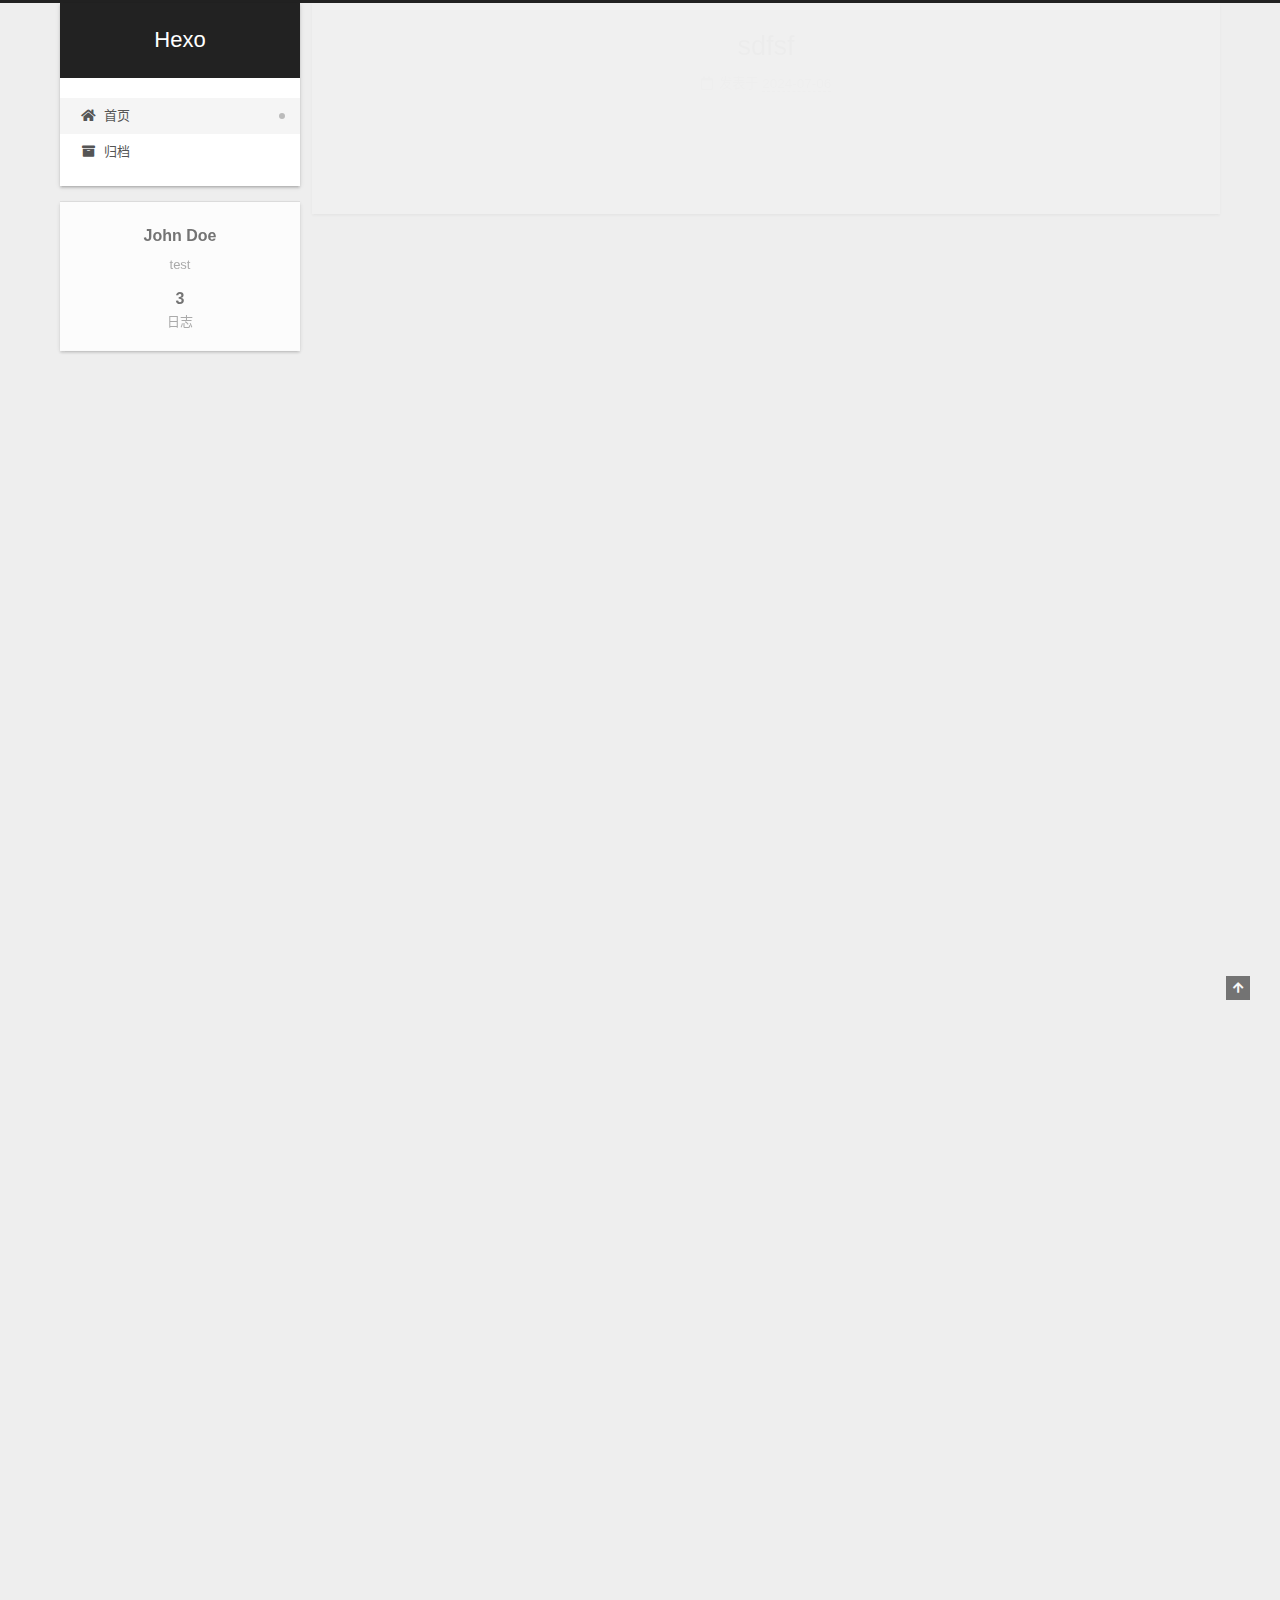
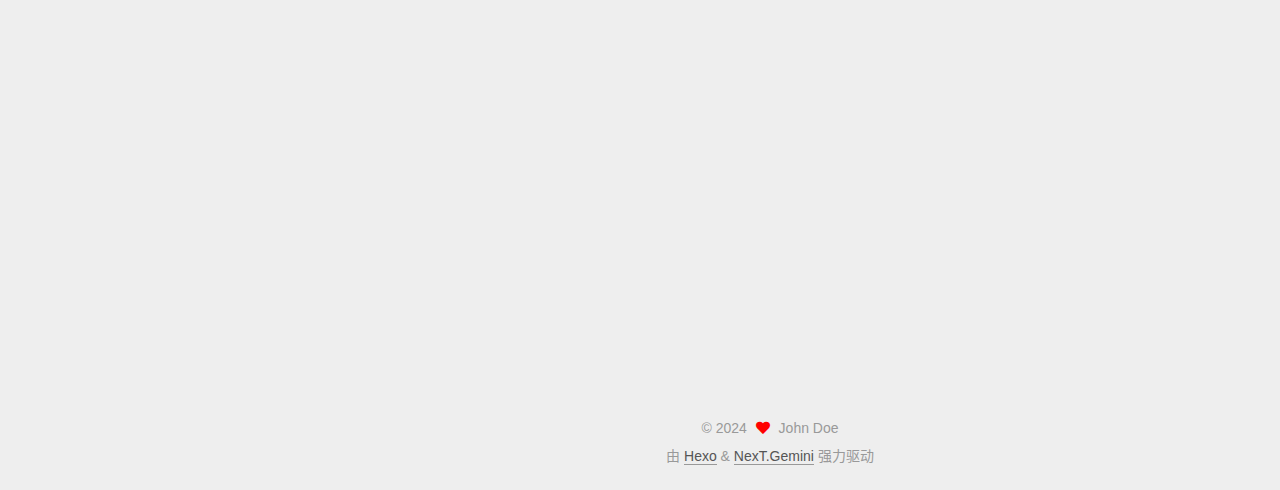
==== commit f082ac5b: "Site updated: 2024-07-06 02:39:21" ====
--- a/index.html
+++ b/index.html
@@ -318,7 +318,7 @@
 <h3 id="Deploy-to-remote-sites"><a href="#Deploy-to-remote-sites" class="headerlink" title="Deploy to remote sites"></a>Deploy to remote sites</h3><figure class="highlight bash"><table><tr><td class="gutter"><pre><span class="line">1</span><br></pre></td><td class="code"><pre><span class="line">$ hexo deploy</span><br></pre></td></tr></table></figure>
 
 <p>More info: <a target="_blank" rel="noopener" href="https://hexo.io/docs/one-command-deployment.html">Deployment</a></p>
-<p><img src="/.com//image-20240706001730725.png" alt="image-20240706001730725"></p>
+<p><img src="/2024/07/05/hello-world/image-20240706001730725.png" alt="image-20240706001730725"></p>
 
       
     </div>
--- a/css/main.css
+++ b/css/main.css
@@ -1168,7 +1168,7 @@
 }
 .links-of-author a::before,
 .links-of-author span.exturl::before {
-  background: #7e9dff;
+  background: #327fff;
   border-radius: 50%;
   content: ' ';
   display: inline-block;
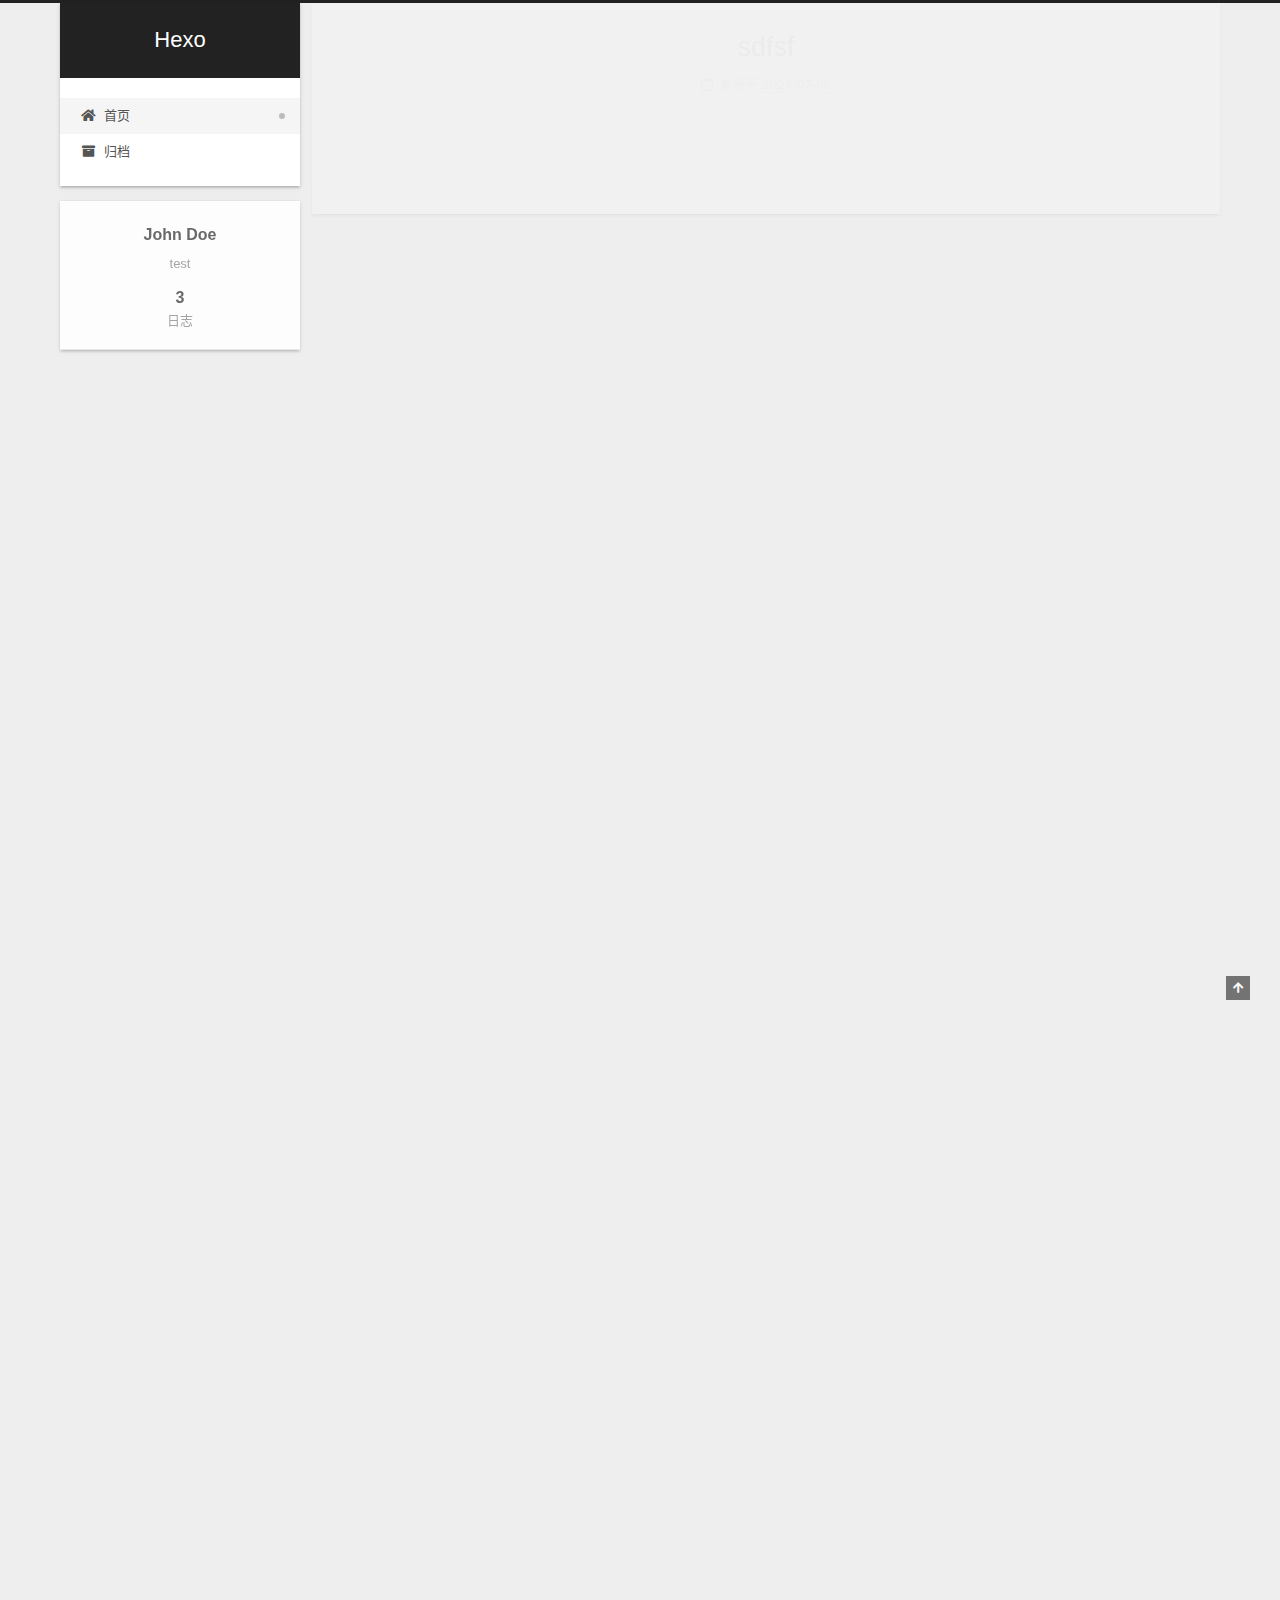
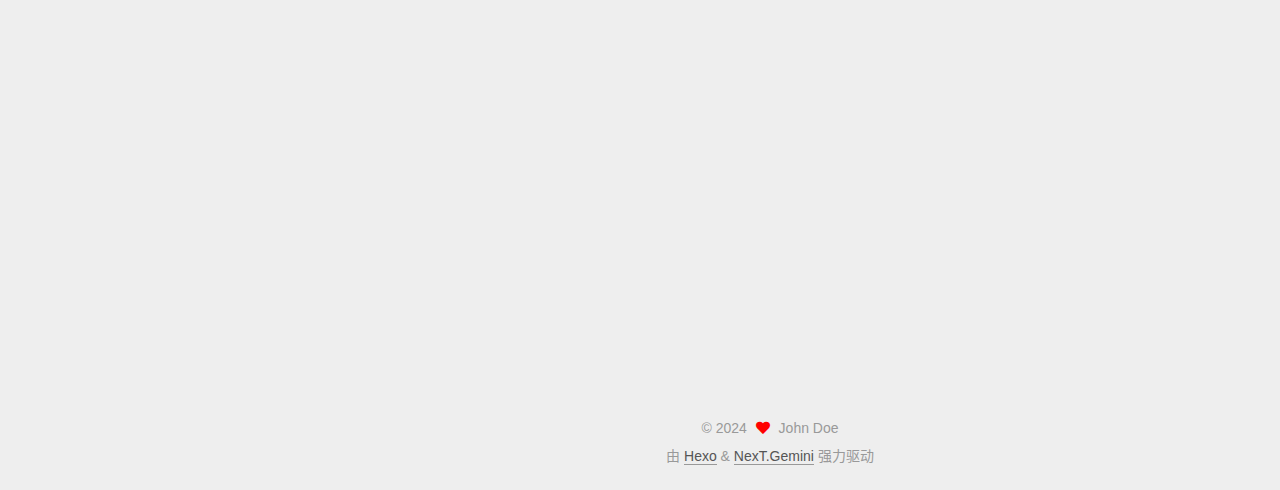
==== commit 358b3e63: "Site updated: 2024-07-06 13:15:15" ====
--- a/index.html
+++ b/index.html
@@ -292,7 +292,7 @@
                   <i class="far fa-calendar-check"></i>
                 </span>
                 <span class="post-meta-item-text">更新于</span>
-                <time title="修改时间：2024-07-06 02:31:21" itemprop="dateModified" datetime="2024-07-06T02:31:21+08:00">2024-07-06</time>
+                <time title="修改时间：2024-07-06 13:14:40" itemprop="dateModified" datetime="2024-07-06T13:14:40+08:00">2024-07-06</time>
               </span>
 
           
--- a/css/main.css
+++ b/css/main.css
@@ -1168,7 +1168,7 @@
 }
 .links-of-author a::before,
 .links-of-author span.exturl::before {
-  background: #327fff;
+  background: #acaf1d;
   border-radius: 50%;
   content: ' ';
   display: inline-block;
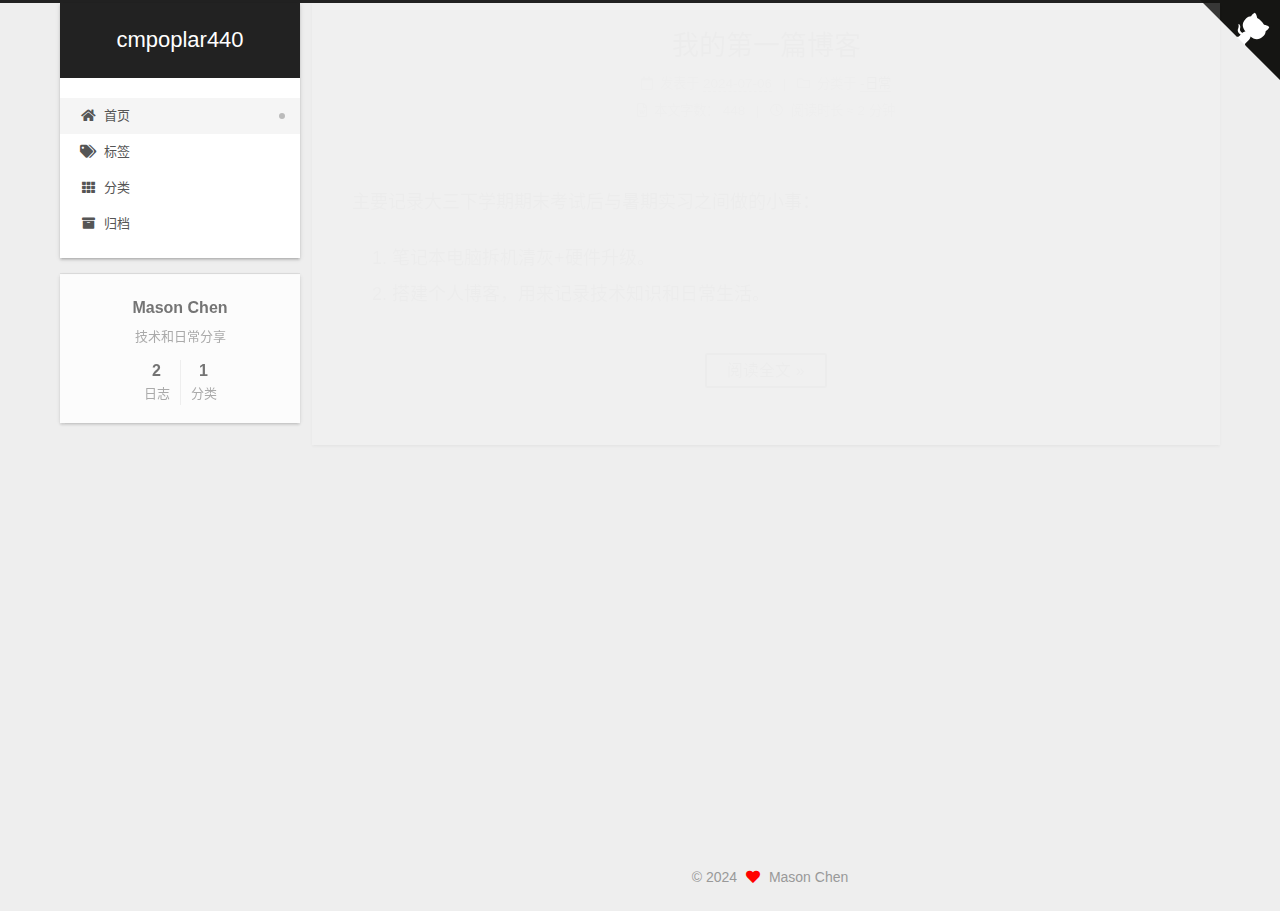
==== commit 1e72d8ef: "Site updated: 2024-07-06 16:19:04" ====
--- a/index.html
+++ b/index.html
@@ -17,17 +17,17 @@
 
 <script id="hexo-configurations">
     var NexT = window.NexT || {};
-    var CONFIG = {"hostname":"example.com","root":"/","scheme":"Gemini","version":"7.8.0","exturl":false,"sidebar":{"position":"left","display":"post","padding":18,"offset":12,"onmobile":false},"copycode":{"enable":false,"show_result":false,"style":null},"back2top":{"enable":true,"sidebar":false,"scrollpercent":false},"bookmark":{"enable":false,"color":"#222","save":"auto"},"fancybox":false,"mediumzoom":false,"lazyload":false,"pangu":false,"comments":{"style":"tabs","active":null,"storage":true,"lazyload":false,"nav":null},"algolia":{"hits":{"per_page":10},"labels":{"input_placeholder":"Search for Posts","hits_empty":"We didn't find any results for the search: ${query}","hits_stats":"${hits} results found in ${time} ms"}},"localsearch":{"enable":false,"trigger":"auto","top_n_per_article":1,"unescape":false,"preload":false},"motion":{"enable":true,"async":false,"transition":{"post_block":"fadeIn","post_header":"slideDownIn","post_body":"slideDownIn","coll_header":"slideLeftIn","sidebar":"slideUpIn"}}};
+    var CONFIG = {"hostname":"example.com","root":"/","scheme":"Gemini","version":"7.8.0","exturl":false,"sidebar":{"position":"left","display":"post","padding":18,"offset":12,"onmobile":false},"copycode":{"enable":false,"show_result":false,"style":null},"back2top":{"enable":true,"sidebar":false,"scrollpercent":true},"bookmark":{"enable":false,"color":"#222","save":"auto"},"fancybox":false,"mediumzoom":false,"lazyload":false,"pangu":false,"comments":{"style":"tabs","active":null,"storage":true,"lazyload":false,"nav":null},"algolia":{"hits":{"per_page":10},"labels":{"input_placeholder":"Search for Posts","hits_empty":"We didn't find any results for the search: ${query}","hits_stats":"${hits} results found in ${time} ms"}},"localsearch":{"enable":false,"trigger":"auto","top_n_per_article":1,"unescape":false,"preload":false},"motion":{"enable":true,"async":false,"transition":{"post_block":"fadeIn","post_header":"slideDownIn","post_body":"slideDownIn","coll_header":"slideLeftIn","sidebar":"slideUpIn"}}};
   </script>
 
-  <meta name="description" content="test">
+  <meta name="description" content="技术和日常分享">
 <meta property="og:type" content="website">
-<meta property="og:title" content="Hexo">
+<meta property="og:title" content="cmpoplar440">
 <meta property="og:url" content="http://example.com/index.html">
-<meta property="og:site_name" content="Hexo">
-<meta property="og:description" content="test">
+<meta property="og:site_name" content="cmpoplar440">
+<meta property="og:description" content="技术和日常分享">
 <meta property="og:locale" content="zh_CN">
-<meta property="article:author" content="John Doe">
+<meta property="article:author" content="Mason Chen">
 <meta name="twitter:card" content="summary">
 
 <link rel="canonical" href="http://example.com/">
@@ -43,7 +43,7 @@
   };
 </script>
 
-  <title>Hexo</title>
+  <title>cmpoplar440</title>
   
 
 
@@ -94,7 +94,7 @@
 
     <a href="/" class="brand" rel="start">
       <span class="logo-line-before"><i></i></span>
-      <h1 class="site-title">Hexo</h1>
+      <h1 class="site-title">cmpoplar440</h1>
       <span class="logo-line-after"><i></i></span>
     </a>
   </div>
@@ -115,6 +115,16 @@
     <a href="/" rel="section"><i class="fa fa-home fa-fw"></i>首页</a>
 
   </li>
+        <li class="menu-item menu-item-tags">
+
+    <a href="/tags/" rel="section"><i class="fa fa-tags fa-fw"></i>标签</a>
+
+  </li>
+        <li class="menu-item menu-item-categories">
+
+    <a href="/categories/" rel="section"><i class="fa fa-th fa-fw"></i>分类</a>
+
+  </li>
         <li class="menu-item menu-item-archives">
 
     <a href="/archives/" rel="section"><i class="fa fa-archive fa-fw"></i>归档</a>
@@ -128,6 +138,42 @@
 
 </div>
     </header>
+
+    <a target="_blank" rel="noopener" href="https://github.com/cmpoplar440" class="github-corner" aria-label="View source on GitHub">
+        <svg width="80" height="80" viewBox="0 0 250 250"
+            style="fill:#151513; color:#fff; position: absolute; top: 0; border: 0; right: 0;" aria-hidden="true">
+            <path d="M0,0 L115,115 L130,115 L142,142 L250,250 L250,0 Z"></path>
+            <path d="M128.3,109.0 C113.8,99.7 119.0,89.6 119.0,89.6 C122.0,82.7 120.5,78.6 120.5,78.6 C119.2,72.0 123.4,76.3 123.4,76.3 C127.3,80.9 125.5,87.3 125.5,87.3 C122.9,97.6 130.6,101.9 134.4,103.2"
+                  fill="currentColor" style="transform-origin: 130px 106px;" class="octo-arm"></path>
+            <path d="M115.0,115.0 C114.9,115.1 118.7,116.5 119.8,115.4 L133.7,101.6 C136.9,99.2 139.9,98.4 142.2,98.6 C133.8,88.0 127.5,74.4 143.8,58.0 C148.5,53.4 154.0,51.2 159.7,51.0 C160.3,49.4 163.2,43.6 171.4,40.1 C171.4,40.1 176.1,42.5 178.8,56.2 C183.1,58.6 187.2,61.8 190.9,65.4 C194.5,69.0 197.7,73.2 200.1,77.6 C213.8,80.2 216.3,84.9 216.3,84.9 C212.7,93.1 206.9,96.0 205.4,96.6 C205.1,102.4 203.0,107.8 198.3,112.5 C181.9,128.9 168.3,122.5 157.7,114.1 C157.9,116.9 156.7,120.9 152.7,124.9 L141.0,136.5 C139.8,137.7 141.6,141.9 141.8,141.8 Z"
+                  fill="currentColor" class="octo-body"></path>
+        </svg>
+    </a>
+    <style>.github-corner:hover .octo-arm {
+        animation: octocat-wave 560ms ease-in-out
+    }
+
+    @keyframes octocat-wave {
+        0%, 100% {
+            transform: rotate(0)
+        }
+        20%, 60% {
+            transform: rotate(-25deg)
+        }
+        40%, 80% {
+            transform: rotate(10deg)
+        }
+    }
+
+    @media (max-width: 500px) {
+        .github-corner:hover .octo-arm {
+            animation: none
+        }
+
+        .github-corner .octo-arm {
+            animation: octocat-wave 560ms ease-in-out
+        }
+    }</style>
 
     
   <div class="back-to-top">
@@ -147,21 +193,21 @@
   
   
   <article itemscope itemtype="http://schema.org/Article" class="post-block" lang="zh-CN">
-    <link itemprop="mainEntityOfPage" href="http://example.com/2024/07/06/sdfsf/">
+    <link itemprop="mainEntityOfPage" href="http://example.com/2024/07/06/%E6%88%91%E7%9A%84%E7%AC%AC%E4%B8%80%E7%AF%87%E5%8D%9A%E5%AE%A2/">
 
     <span hidden itemprop="author" itemscope itemtype="http://schema.org/Person">
       <meta itemprop="image" content="/images/avatar.gif">
-      <meta itemprop="name" content="John Doe">
-      <meta itemprop="description" content="test">
+      <meta itemprop="name" content="Mason Chen">
+      <meta itemprop="description" content="技术和日常分享">
     </span>
 
     <span hidden itemprop="publisher" itemscope itemtype="http://schema.org/Organization">
-      <meta itemprop="name" content="Hexo">
+      <meta itemprop="name" content="cmpoplar440">
     </span>
       <header class="post-header">
         <h2 class="post-title" itemprop="name headline">
           
-            <a href="/2024/07/06/sdfsf/" class="post-title-link" itemprop="url">sdfsf</a>
+            <a href="/2024/07/06/%E6%88%91%E7%9A%84%E7%AC%AC%E4%B8%80%E7%AF%87%E5%8D%9A%E5%AE%A2/" class="post-title-link" itemprop="url">我的第一篇博客</a>
         </h2>
 
         <div class="post-meta">
@@ -170,11 +216,35 @@
                 <i class="far fa-calendar"></i>
               </span>
               <span class="post-meta-item-text">发表于</span>
-
-              <time title="创建时间：2024-07-06 00:46:09" itemprop="dateCreated datePublished" datetime="2024-07-06T00:46:09+08:00">2024-07-06</time>
-            </span>
-
-          
+              
+
+              <time title="创建时间：2024-07-06 15:20:57 / 修改时间：16:16:47" itemprop="dateCreated datePublished" datetime="2024-07-06T15:20:57+08:00">2024-07-06</time>
+            </span>
+            <span class="post-meta-item">
+              <span class="post-meta-item-icon">
+                <i class="far fa-folder"></i>
+              </span>
+              <span class="post-meta-item-text">分类于</span>
+                <span itemprop="about" itemscope itemtype="http://schema.org/Thing">
+                  <a href="/categories/%E6%97%A5%E5%B8%B8/" itemprop="url" rel="index"><span itemprop="name">-日常</span></a>
+                </span>
+            </span>
+
+          <br>
+            <span class="post-meta-item" title="本文字数">
+              <span class="post-meta-item-icon">
+                <i class="far fa-file-word"></i>
+              </span>
+                <span class="post-meta-item-text">本文字数：</span>
+              <span>448</span>
+            </span>
+            <span class="post-meta-item" title="阅读时长">
+              <span class="post-meta-item-icon">
+                <i class="far fa-clock"></i>
+              </span>
+                <span class="post-meta-item-text">阅读时长 &asymp;</span>
+              <span>2 分钟</span>
+            </span>
 
         </div>
       </header>
@@ -185,7 +255,18 @@
     <div class="post-body" itemprop="articleBody">
 
       
-          
+          <p>主要记录大三下学期期末考试后与暑期实习之间做的小事：</p>
+<ol>
+<li>笔记本电脑拆机清灰+硬件升级。</li>
+<li>搭建个人博客，用来记录技术知识和日常生活。</li></ol>
+          <!--noindex-->
+            <div class="post-button">
+              <a class="btn" href="/2024/07/06/%E6%88%91%E7%9A%84%E7%AC%AC%E4%B8%80%E7%AF%87%E5%8D%9A%E5%AE%A2/#more" rel="contents">
+                阅读全文 &raquo;
+              </a>
+            </div>
+          <!--/noindex-->
+        
       
     </div>
 
@@ -204,73 +285,16 @@
   
   
   <article itemscope itemtype="http://schema.org/Article" class="post-block" lang="zh-CN">
-    <link itemprop="mainEntityOfPage" href="http://example.com/2024/07/06/sdf/">
+    <link itemprop="mainEntityOfPage" href="http://example.com/2024/07/05/hello-world/">
 
     <span hidden itemprop="author" itemscope itemtype="http://schema.org/Person">
       <meta itemprop="image" content="/images/avatar.gif">
-      <meta itemprop="name" content="John Doe">
-      <meta itemprop="description" content="test">
+      <meta itemprop="name" content="Mason Chen">
+      <meta itemprop="description" content="技术和日常分享">
     </span>
 
     <span hidden itemprop="publisher" itemscope itemtype="http://schema.org/Organization">
-      <meta itemprop="name" content="Hexo">
-    </span>
-      <header class="post-header">
-        <h2 class="post-title" itemprop="name headline">
-          
-            <a href="/2024/07/06/sdf/" class="post-title-link" itemprop="url">sdf</a>
-        </h2>
-
-        <div class="post-meta">
-            <span class="post-meta-item">
-              <span class="post-meta-item-icon">
-                <i class="far fa-calendar"></i>
-              </span>
-              <span class="post-meta-item-text">发表于</span>
-
-              <time title="创建时间：2024-07-06 00:42:40" itemprop="dateCreated datePublished" datetime="2024-07-06T00:42:40+08:00">2024-07-06</time>
-            </span>
-
-          
-
-        </div>
-      </header>
-
-    
-    
-    
-    <div class="post-body" itemprop="articleBody">
-
-      
-          
-      
-    </div>
-
-    
-    
-    
-      <footer class="post-footer">
-        <div class="post-eof"></div>
-      </footer>
-  </article>
-  
-  
-  
-
-      
-  
-  
-  <article itemscope itemtype="http://schema.org/Article" class="post-block" lang="zh-CN">
-    <link itemprop="mainEntityOfPage" href="http://example.com/2024/07/05/hello-world/">
-
-    <span hidden itemprop="author" itemscope itemtype="http://schema.org/Person">
-      <meta itemprop="image" content="/images/avatar.gif">
-      <meta itemprop="name" content="John Doe">
-      <meta itemprop="description" content="test">
-    </span>
-
-    <span hidden itemprop="publisher" itemscope itemtype="http://schema.org/Organization">
-      <meta itemprop="name" content="Hexo">
+      <meta itemprop="name" content="cmpoplar440">
     </span>
       <header class="post-header">
         <h2 class="post-title" itemprop="name headline">
@@ -292,10 +316,24 @@
                   <i class="far fa-calendar-check"></i>
                 </span>
                 <span class="post-meta-item-text">更新于</span>
-                <time title="修改时间：2024-07-06 13:14:40" itemprop="dateModified" datetime="2024-07-06T13:14:40+08:00">2024-07-06</time>
-              </span>
-
-          
+                <time title="修改时间：2024-07-06 16:18:43" itemprop="dateModified" datetime="2024-07-06T16:18:43+08:00">2024-07-06</time>
+              </span>
+
+          <br>
+            <span class="post-meta-item" title="本文字数">
+              <span class="post-meta-item-icon">
+                <i class="far fa-file-word"></i>
+              </span>
+                <span class="post-meta-item-text">本文字数：</span>
+              <span>79</span>
+            </span>
+            <span class="post-meta-item" title="阅读时长">
+              <span class="post-meta-item-icon">
+                <i class="far fa-clock"></i>
+              </span>
+                <span class="post-meta-item-text">阅读时长 &asymp;</span>
+              <span>1 分钟</span>
+            </span>
 
         </div>
       </header>
@@ -307,19 +345,14 @@
 
       
           <p>Welcome to <a target="_blank" rel="noopener" href="https://hexo.io/">Hexo</a>! This is your very first post. Check <a target="_blank" rel="noopener" href="https://hexo.io/docs/">documentation</a> for more info. If you get any problems when using Hexo, you can find the answer in <a target="_blank" rel="noopener" href="https://hexo.io/docs/troubleshooting.html">troubleshooting</a> or you can ask me on <a target="_blank" rel="noopener" href="https://github.com/hexojs/hexo/issues">GitHub</a>.</p>
-<h2 id="Quick-Start"><a href="#Quick-Start" class="headerlink" title="Quick Start"></a>Quick Start</h2><h3 id="Create-a-new-post"><a href="#Create-a-new-post" class="headerlink" title="Create a new post"></a>Create a new post</h3><figure class="highlight bash"><table><tr><td class="gutter"><pre><span class="line">1</span><br></pre></td><td class="code"><pre><span class="line">$ hexo new <span class="string">&quot;My New Post&quot;</span></span><br></pre></td></tr></table></figure>
-<p>More info: <a target="_blank" rel="noopener" href="https://hexo.io/docs/writing.html">Writing</a></p>
-<h3 id="Run-server"><a href="#Run-server" class="headerlink" title="Run server"></a>Run server</h3><figure class="highlight bash"><table><tr><td class="gutter"><pre><span class="line">1</span><br></pre></td><td class="code"><pre><span class="line">$ hexo server</span><br></pre></td></tr></table></figure>
-
-<p>More info: <a target="_blank" rel="noopener" href="https://hexo.io/docs/server.html">Server</a></p>
-<h3 id="Generate-static-files"><a href="#Generate-static-files" class="headerlink" title="Generate static files"></a>Generate static files</h3><figure class="highlight bash"><table><tr><td class="gutter"><pre><span class="line">1</span><br></pre></td><td class="code"><pre><span class="line">$ hexo generate</span><br></pre></td></tr></table></figure>
-
-<p>More info: <a target="_blank" rel="noopener" href="https://hexo.io/docs/generating.html">Generating</a></p>
-<h3 id="Deploy-to-remote-sites"><a href="#Deploy-to-remote-sites" class="headerlink" title="Deploy to remote sites"></a>Deploy to remote sites</h3><figure class="highlight bash"><table><tr><td class="gutter"><pre><span class="line">1</span><br></pre></td><td class="code"><pre><span class="line">$ hexo deploy</span><br></pre></td></tr></table></figure>
-
-<p>More info: <a target="_blank" rel="noopener" href="https://hexo.io/docs/one-command-deployment.html">Deployment</a></p>
-<p><img src="/2024/07/05/hello-world/image-20240706001730725.png" alt="image-20240706001730725"></p>
-
+          <!--noindex-->
+            <div class="post-button">
+              <a class="btn" href="/2024/07/05/hello-world/#more" rel="contents">
+                阅读全文 &raquo;
+              </a>
+            </div>
+          <!--/noindex-->
+        
       
     </div>
 
@@ -392,17 +425,23 @@
 
       <div class="site-overview-wrap sidebar-panel">
         <div class="site-author motion-element" itemprop="author" itemscope itemtype="http://schema.org/Person">
-  <p class="site-author-name" itemprop="name">John Doe</p>
-  <div class="site-description" itemprop="description">test</div>
+  <p class="site-author-name" itemprop="name">Mason Chen</p>
+  <div class="site-description" itemprop="description">技术和日常分享</div>
 </div>
 <div class="site-state-wrap motion-element">
   <nav class="site-state">
       <div class="site-state-item site-state-posts">
           <a href="/archives/">
         
-          <span class="site-state-item-count">3</span>
+          <span class="site-state-item-count">2</span>
           <span class="site-state-item-name">日志</span>
         </a>
+      </div>
+      <div class="site-state-item site-state-categories">
+            <a href="/categories/">
+          
+        <span class="site-state-item-count">1</span>
+        <span class="site-state-item-name">分类</span></a>
       </div>
   </nav>
 </div>
@@ -432,10 +471,12 @@
   <span class="with-love">
     <i class="fa fa-heart"></i>
   </span>
-  <span class="author" itemprop="copyrightHolder">John Doe</span>
+  <span class="author" itemprop="copyrightHolder">Mason Chen</span>
 </div>
+
+<!--
   <div class="powered-by">由 <a href="https://hexo.io/" class="theme-link" rel="noopener" target="_blank">Hexo</a> & <a href="https://theme-next.org/" class="theme-link" rel="noopener" target="_blank">NexT.Gemini</a> 强力驱动
-  </div>
+  </div>-->
 
         
 
--- a/css/main.css
+++ b/css/main.css
@@ -1168,7 +1168,7 @@
 }
 .links-of-author a::before,
 .links-of-author span.exturl::before {
-  background: #acaf1d;
+  background: #00bbe8;
   border-radius: 50%;
   content: ' ';
   display: inline-block;
@@ -1494,10 +1494,7 @@
   position: fixed;
   transition-property: bottom;
   z-index: 1300;
-  width: 24px;
-}
-.back-to-top span {
-  display: none;
+  width: initial;
 }
 .back-to-top:hover {
   color: #fc6423;
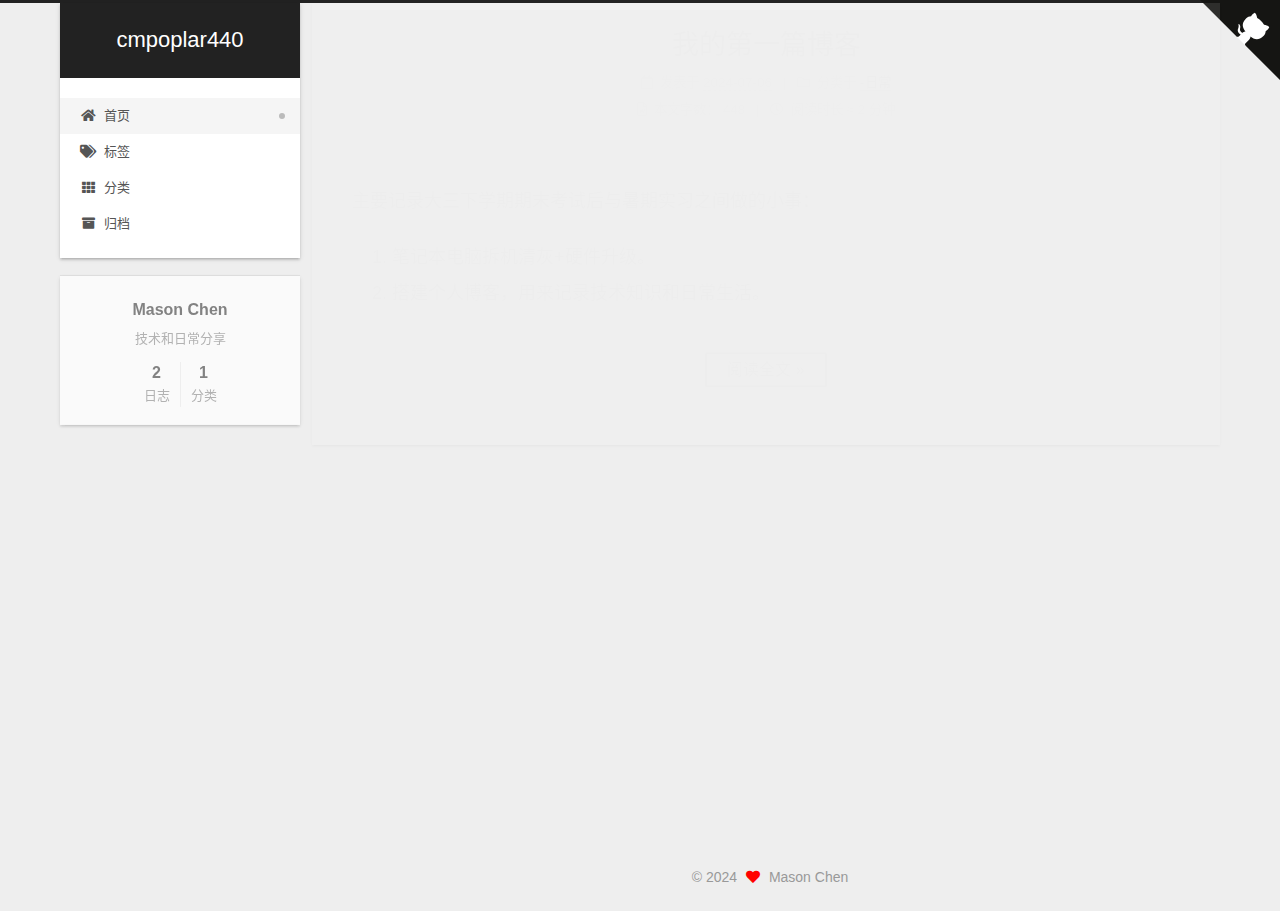
==== commit 5db182ab: "Site updated: 2024-07-06 16:26:57" ====
--- a/index.html
+++ b/index.html
@@ -479,6 +479,9 @@
   </div>-->
 
         
+<div class="busuanzi-count">
+  <script async src="https://busuanzi.ibruce.info/busuanzi/2.3/busuanzi.pure.mini.js"></script>
+</div>
 
 
 
--- a/css/main.css
+++ b/css/main.css
@@ -1168,7 +1168,7 @@
 }
 .links-of-author a::before,
 .links-of-author span.exturl::before {
-  background: #00bbe8;
+  background: #ffabff;
   border-radius: 50%;
   content: ' ';
   display: inline-block;
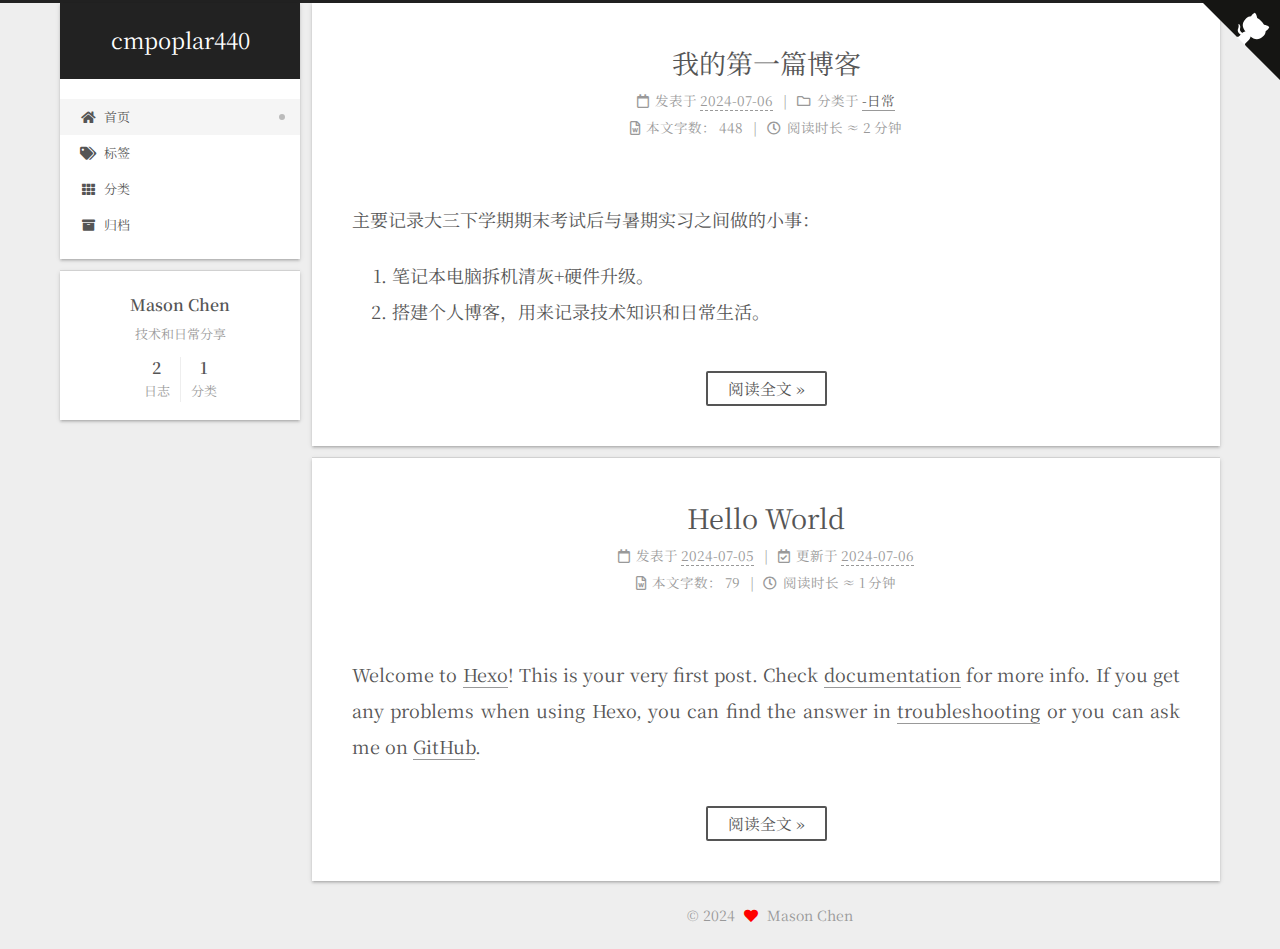
==== commit 41f9eccf: "Site updated: 2024-07-06 17:28:00" ====
--- a/index.html
+++ b/index.html
@@ -12,7 +12,7 @@
 
 <link rel="stylesheet" href="/css/main.css">
 
-
+<link rel="stylesheet" href="//fonts.googleapis.com/css?family=Noto Serif SC:300,300italic,400,400italic,700,700italic&display=swap&subset=latin,latin-ext">
 <link rel="stylesheet" href="/lib/font-awesome/css/all.min.css">
 
 <script id="hexo-configurations">
--- a/css/main.css
+++ b/css/main.css
@@ -177,7 +177,7 @@
 body {
   background: var(--body-bg-color);
   color: var(--text-color);
-  font-family: 'Lato', "PingFang SC", "Microsoft YaHei", sans-serif;
+  font-family: 'Noto Serif SC', "PingFang SC", "Microsoft YaHei", sans-serif;
   font-size: 1em;
   line-height: 2;
 }
@@ -193,7 +193,7 @@
 h4,
 h5,
 h6 {
-  font-family: 'Lato', "PingFang SC", "Microsoft YaHei", sans-serif;
+  font-family: 'Noto Serif SC', "PingFang SC", "Microsoft YaHei", sans-serif;
   font-weight: bold;
   line-height: 1.5;
   margin: 20px 0 15px;
@@ -985,7 +985,7 @@
   color: var(--brand-hover-color);
 }
 .site-title {
-  font-family: 'Lato', "PingFang SC", "Microsoft YaHei", sans-serif;
+  font-family: 'Noto Serif SC', "PingFang SC", "Microsoft YaHei", sans-serif;
   font-size: 1.375em;
   font-weight: normal;
   margin: 0;
@@ -1168,7 +1168,7 @@
 }
 .links-of-author a::before,
 .links-of-author span.exturl::before {
-  background: #ffabff;
+  background: #14ff00;
   border-radius: 50%;
   content: ' ';
   display: inline-block;
@@ -1509,7 +1509,7 @@
   }
 }
 .post-body {
-  font-family: 'Lato', "PingFang SC", "Microsoft YaHei", sans-serif;
+  font-family: 'Noto Serif SC', "PingFang SC", "Microsoft YaHei", sans-serif;
   overflow-wrap: break-word;
   word-wrap: break-word;
 }
@@ -1807,7 +1807,7 @@
 }
 .posts-expand .post-meta {
   color: #999;
-  font-family: 'Lato', "PingFang SC", "Microsoft YaHei", sans-serif;
+  font-family: 'Noto Serif SC', "PingFang SC", "Microsoft YaHei", sans-serif;
   font-size: 0.75em;
   margin: 3px 0 60px 0;
   text-align: center;
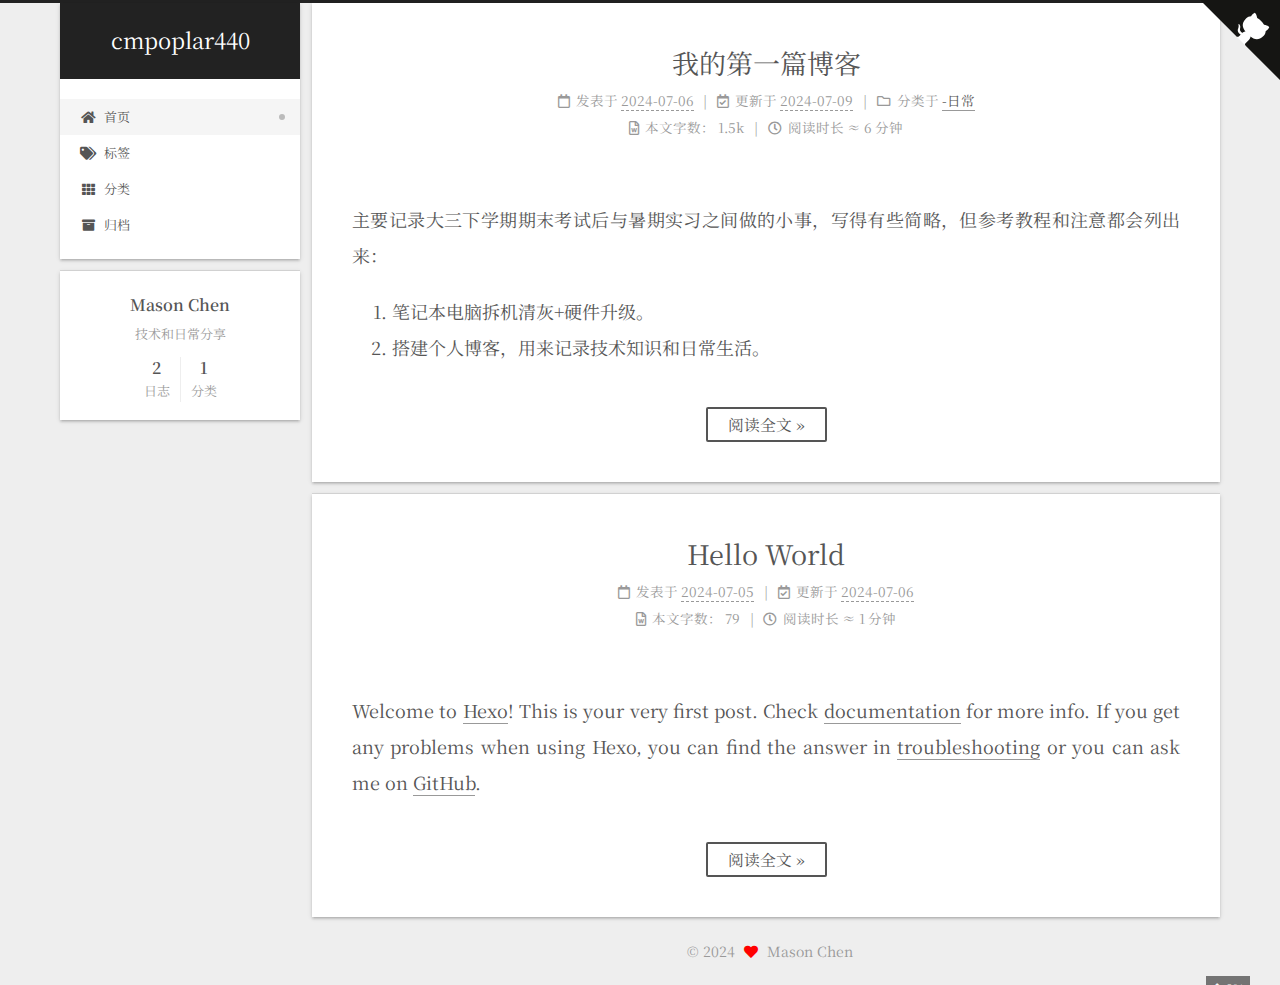
==== commit c2be5935: "Site updated: 2024-07-09 18:15:46" ====
--- a/index.html
+++ b/index.html
@@ -216,10 +216,16 @@
                 <i class="far fa-calendar"></i>
               </span>
               <span class="post-meta-item-text">发表于</span>
-              
-
-              <time title="创建时间：2024-07-06 15:20:57 / 修改时间：16:16:47" itemprop="dateCreated datePublished" datetime="2024-07-06T15:20:57+08:00">2024-07-06</time>
-            </span>
+
+              <time title="创建时间：2024-07-06 15:20:57" itemprop="dateCreated datePublished" datetime="2024-07-06T15:20:57+08:00">2024-07-06</time>
+            </span>
+              <span class="post-meta-item">
+                <span class="post-meta-item-icon">
+                  <i class="far fa-calendar-check"></i>
+                </span>
+                <span class="post-meta-item-text">更新于</span>
+                <time title="修改时间：2024-07-09 18:12:06" itemprop="dateModified" datetime="2024-07-09T18:12:06+08:00">2024-07-09</time>
+              </span>
             <span class="post-meta-item">
               <span class="post-meta-item-icon">
                 <i class="far fa-folder"></i>
@@ -236,14 +242,14 @@
                 <i class="far fa-file-word"></i>
               </span>
                 <span class="post-meta-item-text">本文字数：</span>
-              <span>448</span>
+              <span>1.5k</span>
             </span>
             <span class="post-meta-item" title="阅读时长">
               <span class="post-meta-item-icon">
                 <i class="far fa-clock"></i>
               </span>
                 <span class="post-meta-item-text">阅读时长 &asymp;</span>
-              <span>2 分钟</span>
+              <span>6 分钟</span>
             </span>
 
         </div>
@@ -255,7 +261,7 @@
     <div class="post-body" itemprop="articleBody">
 
       
-          <p>主要记录大三下学期期末考试后与暑期实习之间做的小事：</p>
+          <p>主要记录大三下学期期末考试后与暑期实习之间做的小事，写得有些简略，但参考教程和注意都会列出来：</p>
 <ol>
 <li>笔记本电脑拆机清灰+硬件升级。</li>
 <li>搭建个人博客，用来记录技术知识和日常生活。</li></ol>
--- a/css/main.css
+++ b/css/main.css
@@ -1168,7 +1168,7 @@
 }
 .links-of-author a::before,
 .links-of-author span.exturl::before {
-  background: #14ff00;
+  background: #b61d75;
   border-radius: 50%;
   content: ' ';
   display: inline-block;
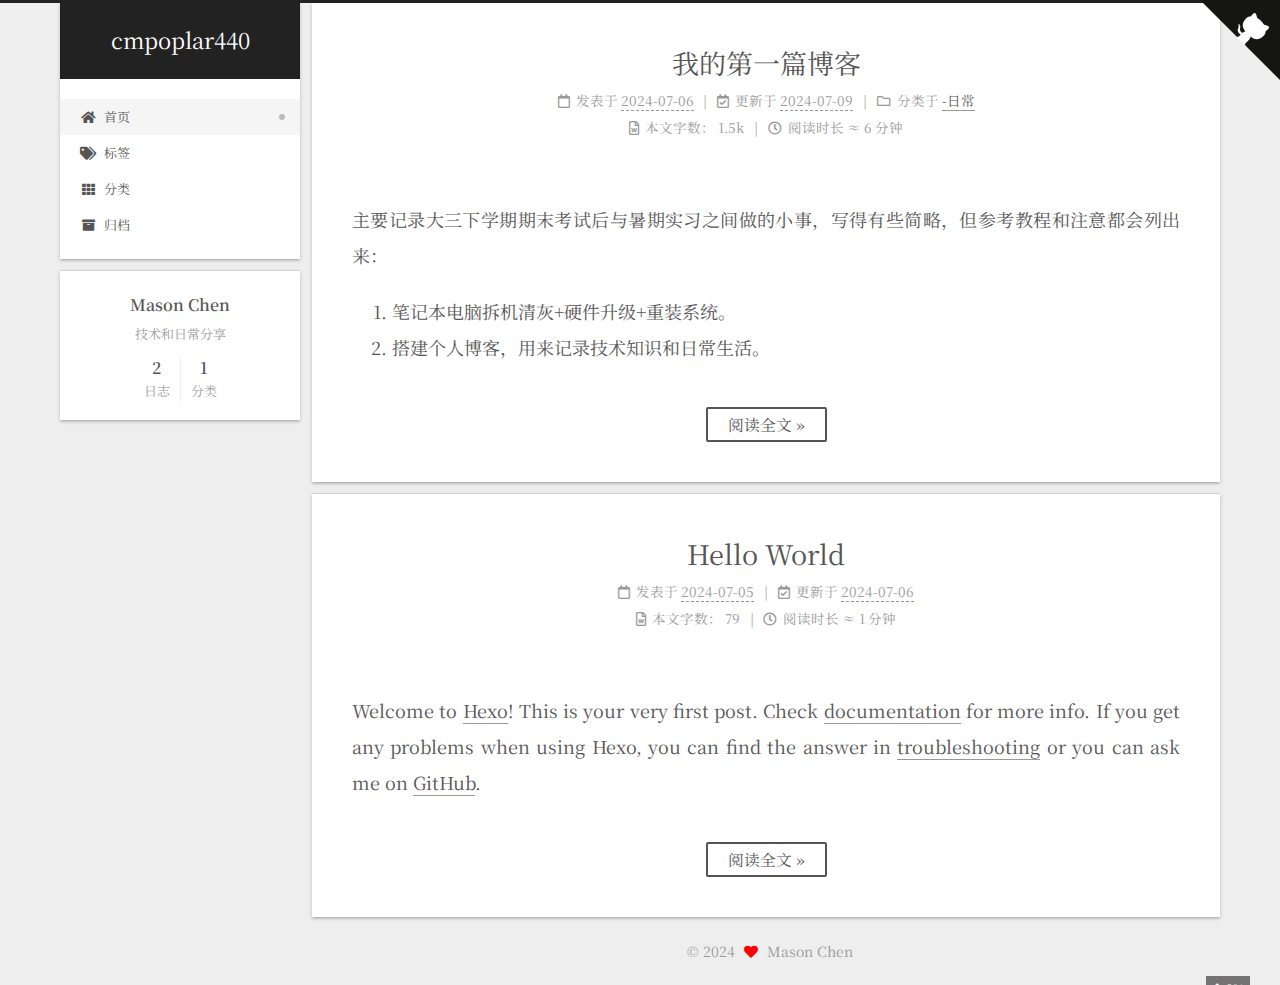
==== commit e2cf4970: "Site updated: 2024-07-09 18:19:02" ====
--- a/index.html
+++ b/index.html
@@ -224,7 +224,7 @@
                   <i class="far fa-calendar-check"></i>
                 </span>
                 <span class="post-meta-item-text">更新于</span>
-                <time title="修改时间：2024-07-09 18:12:06" itemprop="dateModified" datetime="2024-07-09T18:12:06+08:00">2024-07-09</time>
+                <time title="修改时间：2024-07-09 18:18:48" itemprop="dateModified" datetime="2024-07-09T18:18:48+08:00">2024-07-09</time>
               </span>
             <span class="post-meta-item">
               <span class="post-meta-item-icon">
@@ -263,7 +263,7 @@
       
           <p>主要记录大三下学期期末考试后与暑期实习之间做的小事，写得有些简略，但参考教程和注意都会列出来：</p>
 <ol>
-<li>笔记本电脑拆机清灰+硬件升级。</li>
+<li>笔记本电脑拆机清灰+硬件升级+重装系统。</li>
 <li>搭建个人博客，用来记录技术知识和日常生活。</li></ol>
           <!--noindex-->
             <div class="post-button">
--- a/css/main.css
+++ b/css/main.css
@@ -1168,7 +1168,7 @@
 }
 .links-of-author a::before,
 .links-of-author span.exturl::before {
-  background: #b61d75;
+  background: #6a901a;
   border-radius: 50%;
   content: ' ';
   display: inline-block;
